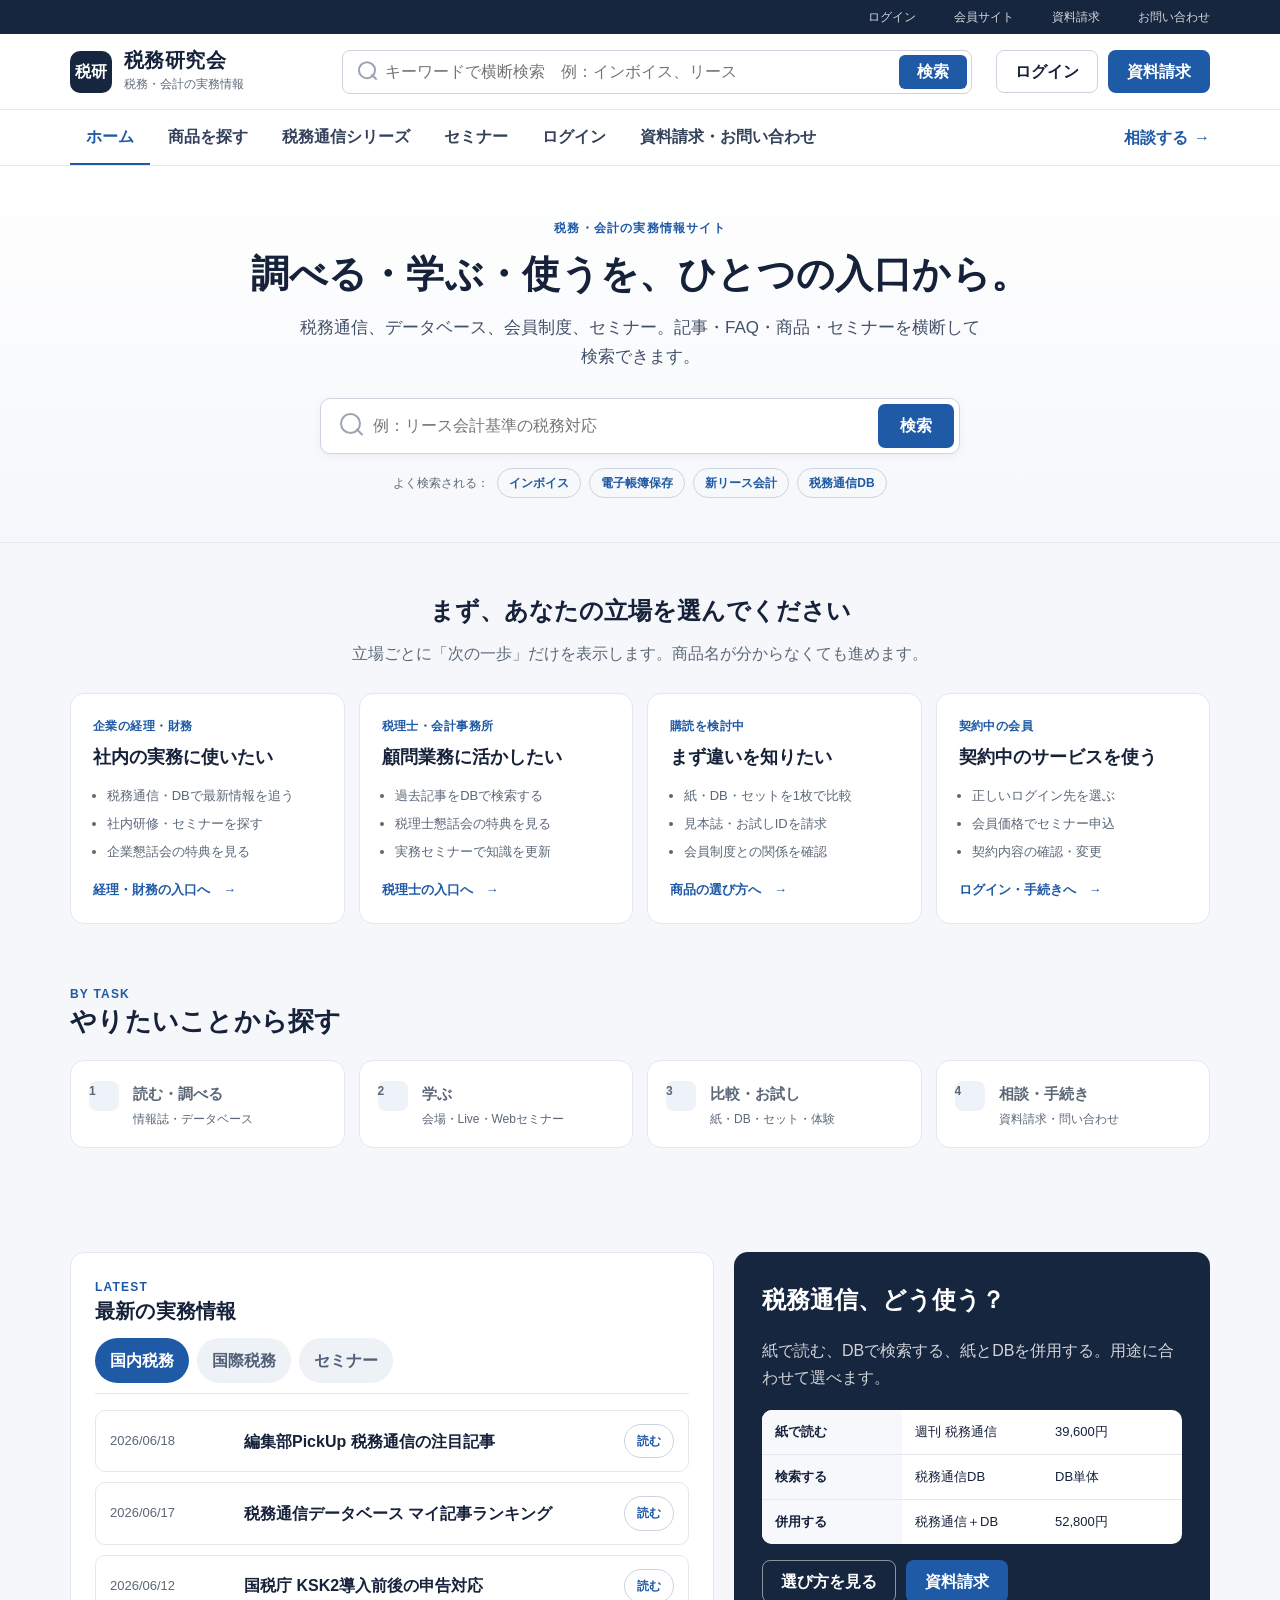
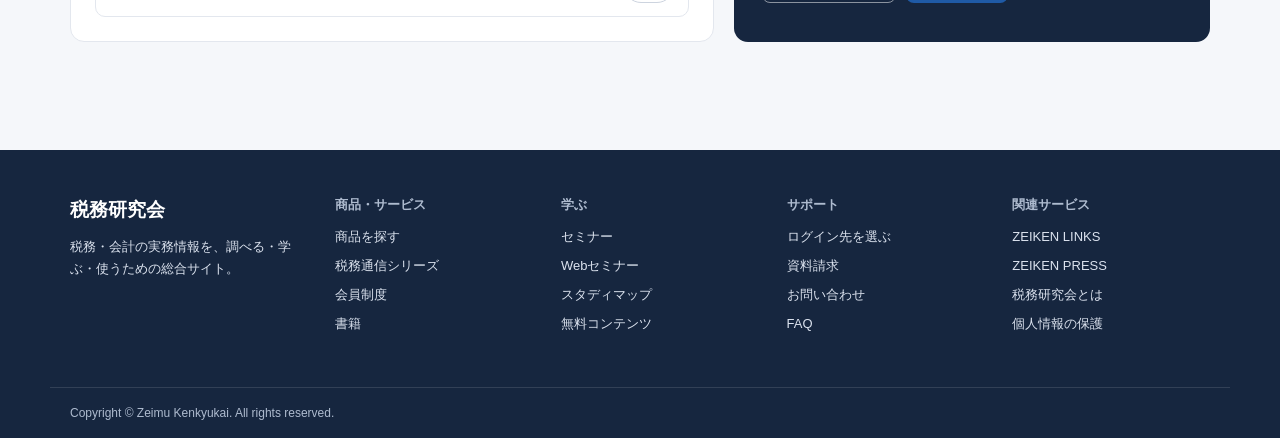
==== index.html @ beab059f "Add files via upload" ====
<!doctype html>
<html lang="ja">
<head>
<meta charset="utf-8">
<meta name="viewport" content="width=device-width,initial-scale=1">
<title>税務研究会</title>
<link rel="stylesheet" href="styles.css">
</head>
<body>
<a href="#main" class="skip">メインコンテンツへ移動</a>
<div class="utility"><div class="utility-inner"><a href="login.html">ログイン</a><a href="login.html">会員サイト</a><a href="contact.html">資料請求</a><a href="contact.html">お問い合わせ</a></div></div>
<header class="site-header">
  <div class="header-main">
    <a class="logo" href="index.html" aria-label="税務研究会 ホーム">
      <div class="logo-mark">税研</div>
      <div class="logo-text"><strong>税務研究会</strong><span>税務・会計の実務情報</span></div>
    </a>
    <form class="header-search" action="search.html"><input type="search" placeholder="キーワードで横断検索　例：インボイス、リース"><button class="search-submit">検索</button></form>
    <div class="header-actions"><a class="btn btn-secondary" href="login.html">ログイン</a><a class="btn btn-primary" href="contact.html">資料請求</a></div>
  </div>
  <nav class="navbar" aria-label="グローバルナビゲーション"><div class="nav-inner"><button class="mobile-menu" aria-controls="nav-links" aria-expanded="false">メニュー</button><div class="nav-links" id="nav-links"><a class="nav-link active" href="index.html">ホーム</a><a class="nav-link " href="products.html">商品を探す</a><a class="nav-link " href="zeimu-tsushin.html">税務通信シリーズ</a><a class="nav-link " href="seminars.html">セミナー</a><a class="nav-link " href="login.html">ログイン</a><a class="nav-link " href="contact.html">資料請求・お問い合わせ</a></div><a class="btn-text" href="contact.html">相談する</a></div></nav>
</header>
<main id="main">
<section class="hero">
  <div class="hero-inner">
    <div class="eyebrow">税務・会計の実務情報サイト</div>
    <h1>調べる・学ぶ・使うを、ひとつの入口から。</h1>
    <p class="lead">税務通信、データベース、会員制度、セミナー。記事・FAQ・商品・セミナーを横断して検索できます。</p>
    <form class="hero-search" action="search.html"><input type="search" placeholder="例：リース会計基準の税務対応"><button>検索</button></form>
    <div class="hero-tags"><span>よく検索される：</span><a href="search.html">インボイス</a><a href="search.html">電子帳簿保存</a><a href="search.html">新リース会計</a><a href="search.html">税務通信DB</a></div>
  </div>
</section>

<section class="audience"><div class="container">
  <div class="audience-head"><h2>まず、あなたの立場を選んでください</h2><p>立場ごとに「次の一歩」だけを表示します。商品名が分からなくても進めます。</p></div>
  <div class="audience-grid">
    <a class="aud-card" href="products.html"><div class="role">企業の経理・財務</div><h3>社内の実務に使いたい</h3><ul><li>税務通信・DBで最新情報を追う</li><li>社内研修・セミナーを探す</li><li>企業懇話会の特典を見る</li></ul><span class="aud-go">経理・財務の入口へ</span></a>
    <a class="aud-card" href="products.html"><div class="role">税理士・会計事務所</div><h3>顧問業務に活かしたい</h3><ul><li>過去記事をDBで検索する</li><li>税理士懇話会の特典を見る</li><li>実務セミナーで知識を更新</li></ul><span class="aud-go">税理士の入口へ</span></a>
    <a class="aud-card" href="zeimu-tsushin.html"><div class="role">購読を検討中</div><h3>まず違いを知りたい</h3><ul><li>紙・DB・セットを1枚で比較</li><li>見本誌・お試しIDを請求</li><li>会員制度との関係を確認</li></ul><span class="aud-go">商品の選び方へ</span></a>
    <a class="aud-card" href="login.html"><div class="role">契約中の会員</div><h3>契約中のサービスを使う</h3><ul><li>正しいログイン先を選ぶ</li><li>会員価格でセミナー申込</li><li>契約内容の確認・変更</li></ul><span class="aud-go">ログイン・手続きへ</span></a>
  </div>
</div></section>

<section class="section"><div class="container">
  <div class="section-title"><div><div class="eyebrow">By task</div><h2>やりたいことから探す</h2></div></div>
  <div class="purpose-row">
    <a class="purpose-link" href="products.html"><span class="purpose-num">1</span><span><strong>読む・調べる</strong><span>情報誌・データベース</span></span></a>
    <a class="purpose-link" href="seminars.html"><span class="purpose-num">2</span><span><strong>学ぶ</strong><span>会場・Live・Webセミナー</span></span></a>
    <a class="purpose-link" href="zeimu-tsushin.html"><span class="purpose-num">3</span><span><strong>比較・お試し</strong><span>紙・DB・セット・体験</span></span></a>
    <a class="purpose-link" href="contact.html"><span class="purpose-num">4</span><span><strong>相談・手続き</strong><span>資料請求・問い合わせ</span></span></a>
  </div>
</div></section>

<section class="section"><div class="container feature-grid">
  <div class="panel">
    <div class="section-title" style="margin-bottom:14px"><div><div class="eyebrow">Latest</div><h2 style="font-size:20px">最新の実務情報</h2></div></div>
    <div class="tabs" data-tabs><button class="tab active" data-tab="news-tax">国内税務</button><button class="tab" data-tab="news-intl">国際税務</button><button class="tab" data-tab="news-seminar">セミナー</button></div>
    <div class="tab-content active" id="news-tax"><div class="news-list"><a class="news-item"><span class="date">2026/06/18</span><span class="news-title">編集部PickUp 税務通信の注目記事</span><span class="pill-link">読む</span></a><a class="news-item"><span class="date">2026/06/17</span><span class="news-title">税務通信データベース マイ記事ランキング</span><span class="pill-link">読む</span></a><a class="news-item"><span class="date">2026/06/12</span><span class="news-title">国税庁 KSK2導入前後の申告対応</span><span class="pill-link">読む</span></a></div></div>
    <div class="tab-content" id="news-intl"><div class="news-list"><a class="news-item"><span class="date">2026/06/17</span><span class="news-title">月刊「国際税務」5月号の注目テーマ</span><span class="pill-link">読む</span></a><a class="news-item"><span class="date">2026/06/12</span><span class="news-title">グローバル・ミニマム課税のGIR記載実務</span><span class="pill-link">読む</span></a></div></div>
    <div class="tab-content" id="news-seminar"><div class="news-list"><a class="news-item" href="seminars.html"><span class="date">Live配信</span><span class="news-title">新リース会計基準 実務対応セミナー</span><span class="pill-link">詳細</span></a><a class="news-item" href="seminars.html"><span class="date">会場</span><span class="news-title">経理業務の入門講座</span><span class="pill-link">詳細</span></a></div></div>
  </div>
  <div class="compare-card">
    <h2>税務通信、どう使う？</h2>
    <p>紙で読む、DBで検索する、紙とDBを併用する。用途に合わせて選べます。</p>
    <div class="mini-table"><div class="mini-row"><span>紙で読む</span><span>週刊 税務通信</span><span>39,600円</span></div><div class="mini-row"><span>検索する</span><span>税務通信DB</span><span>DB単体</span></div><div class="mini-row"><span>併用する</span><span>税務通信＋DB</span><span>52,800円</span></div></div>
    <div class="inline-actions"><a class="btn btn-ghost" href="zeimu-tsushin.html">選び方を見る</a><a class="btn btn-primary" href="contact.html">資料請求</a></div>
  </div>
</div></section>
</main>
<footer class="site-footer">
  <div class="footer-inner">
    <div><div class="footer-title">税務研究会</div><p style="color:#dbe2ee;margin:0;font-size:13px">税務・会計の実務情報を、調べる・学ぶ・使うための総合サイト。</p></div>
    <div class="footer-col"><h3>商品・サービス</h3><a href="products.html">商品を探す</a><a href="zeimu-tsushin.html">税務通信シリーズ</a><a href="products.html#members">会員制度</a><a href="#">書籍</a></div>
    <div class="footer-col"><h3>学ぶ</h3><a href="seminars.html">セミナー</a><a href="seminars.html">Webセミナー</a><a href="#">スタディマップ</a><a href="#">無料コンテンツ</a></div>
    <div class="footer-col"><h3>サポート</h3><a href="login.html">ログイン先を選ぶ</a><a href="contact.html">資料請求</a><a href="contact.html">お問い合わせ</a><a href="#">FAQ</a></div>
    <div class="footer-col"><h3>関連サービス</h3><a href="#">ZEIKEN LINKS</a><a href="#">ZEIKEN PRESS</a><a href="#">税務研究会とは</a><a href="#">個人情報の保護</a></div>
  </div>
  <div class="footer-bottom">Copyright © Zeimu Kenkyukai. All rights reserved.</div>
</footer>
<script src="script.js"></script>
</body></html>
---- styles.css ----
:root{
  /* 基本は青＋モノクロ寄り。赤は廃止 */
  --ink:#16213a;
  --muted:#5c6878;
  --line:#e3e7ee;
  --line-strong:#cdd4df;
  --bg:#f5f7fa;
  --panel:#ffffff;
  --navy:#16263f;
  --blue:#1f5aa6;
  --blue-dark:#163f74;
  --blue-soft:#eef3fa;
  --ok:#3f7a63;
  --warn:#8a6d1f;
  --shadow:0 10px 30px rgba(22,38,63,.07);
  --shadow-sm:0 2px 10px rgba(22,38,63,.05);
  --radius:14px;
  --radius-sm:10px;
  --max:1180px;
  --red:var(--blue);
  --red-dark:var(--blue-dark);
  --red-soft:var(--blue-soft);
  --green:var(--ok);
  --gold:var(--warn);
}
*{box-sizing:border-box}
html{scroll-behavior:smooth}
body{margin:0;font-family:-apple-system,BlinkMacSystemFont,"Hiragino Kaku Gothic ProN","Yu Gothic",Meiryo,sans-serif;color:var(--ink);background:var(--bg);line-height:1.7;-webkit-font-smoothing:antialiased}
a{color:inherit;text-decoration:none}
button,input,select,textarea{font:inherit}
img{max-width:100%}
.skip{position:absolute;left:-999px;top:auto;width:1px;height:1px;overflow:hidden}
.skip:focus{left:16px;top:16px;width:auto;height:auto;z-index:99;background:#fff;padding:10px 14px;border-radius:8px;border:2px solid var(--blue)}
:focus-visible{outline:2px solid var(--blue);outline-offset:2px}
.utility{background:var(--navy);color:#fff;font-size:12px}
.utility-inner{max-width:var(--max);margin:0 auto;display:flex;justify-content:flex-end;gap:20px;padding:7px 20px;align-items:center}
.utility a{opacity:.82;margin-left:18px}
.utility a:hover{opacity:1;text-decoration:underline}
.site-header{background:rgba(255,255,255,.98);position:sticky;top:0;z-index:50;border-bottom:1px solid var(--line)}
.header-main{max-width:var(--max);margin:0 auto;display:grid;grid-template-columns:248px 1fr auto;gap:24px;align-items:center;padding:14px 20px}
.logo{display:flex;align-items:center;gap:12px}
.logo-mark{width:42px;height:42px;border-radius:10px;background:var(--navy);display:grid;place-items:center;color:#fff;font-weight:700;letter-spacing:.02em}
.logo-text strong{display:block;font-size:20px;letter-spacing:.02em;line-height:1.2}
.logo-text span{display:block;color:var(--muted);font-size:12px;margin-top:2px}
.header-search{position:relative}
.header-search input{width:100%;height:44px;border:1px solid var(--line-strong);border-radius:8px;padding:0 104px 0 42px;background:#fff}
.header-search input:hover{border-color:var(--blue)}
.header-search:before{content:"";position:absolute;left:16px;top:50%;width:14px;height:14px;border:2px solid #9aa4b3;border-radius:50%;transform:translateY(-60%)}
.header-search:after{content:"";position:absolute;left:28px;top:26px;width:8px;height:2px;background:#9aa4b3;transform:rotate(45deg);border-radius:2px}
.search-submit{position:absolute;right:5px;top:5px;border:0;background:var(--blue);color:#fff;border-radius:6px;height:34px;padding:0 18px;cursor:pointer;font-weight:700}
.search-submit:hover{background:var(--blue-dark)}
.header-actions{display:flex;gap:10px}
.btn{display:inline-flex;align-items:center;justify-content:center;gap:8px;border-radius:8px;padding:11px 18px;border:1px solid transparent;font-weight:700;line-height:1.2;cursor:pointer;white-space:nowrap;transition:.15s}
.btn-primary{background:var(--blue);color:#fff}
.btn-primary:hover{background:var(--blue-dark)}
.btn-secondary{background:#fff;border-color:var(--line-strong);color:var(--ink)}
.btn-secondary:hover{border-color:var(--blue);color:var(--blue)}
.btn-ghost{background:transparent;border-color:rgba(255,255,255,.5);color:#fff}
.btn-ghost:hover{background:rgba(255,255,255,.12)}
.btn-text{display:inline-flex;align-items:center;gap:6px;color:var(--blue);font-weight:700}
.btn-text:after{content:"→"}
.navbar{border-top:1px solid var(--line)}
.nav-inner{max-width:var(--max);margin:0 auto;display:flex;justify-content:space-between;align-items:center;padding:0 20px}
.nav-links{display:flex;gap:2px}
.nav-link{padding:13px 16px;font-weight:700;color:#33415a;border-bottom:2px solid transparent}
.nav-link:hover,.nav-link.active{color:var(--blue);border-color:var(--blue)}
.mobile-menu{display:none;border:1px solid var(--line-strong);background:#fff;border-radius:8px;padding:9px 12px}
main{min-height:70vh}
.container{max-width:var(--max);margin:0 auto;padding:0 20px}
.section{padding:52px 0}
.section-tight{padding:30px 0}
.section-title{display:flex;align-items:flex-end;justify-content:space-between;gap:24px;margin-bottom:22px}
.section-title h2{font-size:26px;line-height:1.3;margin:0;letter-spacing:.01em}
.section-title p{margin:6px 0 0;color:var(--muted)}
.eyebrow{font-size:12px;color:var(--blue);font-weight:800;letter-spacing:.1em;text-transform:uppercase}
.hero{background:linear-gradient(180deg,#fff 0%,var(--bg) 100%);border-bottom:1px solid var(--line)}
.hero-inner{max-width:var(--max);margin:0 auto;padding:52px 20px 44px;text-align:center}
.hero .eyebrow{display:block;margin-bottom:12px}
.hero h1{font-size:38px;line-height:1.3;margin:0 0 14px;letter-spacing:.01em}
.hero p.lead{font-size:17px;color:#43506a;margin:0 auto 26px;max-width:680px}
.hero-search{max-width:640px;margin:0 auto;position:relative}
.hero-search input{width:100%;height:56px;border:1px solid var(--line-strong);border-radius:10px;padding:0 130px 0 52px;background:#fff;font-size:16px;box-shadow:var(--shadow-sm)}
.hero-search input:hover,.hero-search input:focus{border-color:var(--blue)}
.hero-search:before{content:"";position:absolute;left:20px;top:50%;width:17px;height:17px;border:2px solid #9aa4b3;border-radius:50%;transform:translateY(-62%)}
.hero-search:after{content:"";position:absolute;left:35px;top:33px;width:9px;height:2px;background:#9aa4b3;transform:rotate(45deg);border-radius:2px}
.hero-search button{position:absolute;right:6px;top:6px;height:44px;border:0;background:var(--blue);color:#fff;border-radius:7px;padding:0 22px;font-weight:700;cursor:pointer}
.hero-search button:hover{background:var(--blue-dark)}
.hero-tags{display:flex;gap:8px;flex-wrap:wrap;justify-content:center;margin-top:14px;align-items:center}
.hero-tags span{font-size:12px;color:var(--muted)}
.hero-tags a{font-size:12px;color:var(--blue);font-weight:700;border:1px solid var(--line-strong);border-radius:999px;padding:4px 11px}
.hero-tags a:hover{border-color:var(--blue);background:var(--blue-soft)}
.audience{padding:48px 0 8px}
.audience-head{text-align:center;max-width:680px;margin:0 auto 26px}
.audience-head h2{font-size:24px;margin:0 0 8px}
.audience-head p{color:var(--muted);margin:0}
.audience-grid{display:grid;grid-template-columns:repeat(4,1fr);gap:14px}
.aud-card{display:flex;flex-direction:column;background:#fff;border:1px solid var(--line);border-radius:var(--radius);padding:22px;transition:.15s}
.aud-card:hover{border-color:var(--blue);box-shadow:var(--shadow);transform:translateY(-2px)}
.aud-card .role{font-size:12px;font-weight:800;color:var(--blue);letter-spacing:.04em}
.aud-card h3{font-size:18px;margin:6px 0 12px}
.aud-card ul{margin:0 0 16px;padding-left:1.05em;color:var(--muted);font-size:13px;display:grid;gap:6px;flex:1}
.aud-card .aud-go{color:var(--blue);font-weight:800;font-size:13px;margin-top:auto}
.aud-card .aud-go:after{content:"　→"}
.cards{display:grid;grid-template-columns:repeat(3,1fr);gap:16px}
.cards-4{grid-template-columns:repeat(4,1fr)}
.card{background:#fff;border:1px solid var(--line);border-radius:var(--radius);padding:22px;transition:.15s}
.card:hover{border-color:var(--line-strong);box-shadow:var(--shadow-sm)}
.card h3{margin:0 0 8px;font-size:18px;line-height:1.4}
.card p{margin:0;color:var(--muted);font-size:14px}
.card .meta{margin-top:14px;display:flex;gap:8px;flex-wrap:wrap}
.tag{display:inline-flex;align-items:center;border-radius:6px;background:#eef1f5;color:#48566b;padding:4px 9px;font-size:12px;font-weight:700}
.tag-red,.tag-blue{background:var(--blue-soft);color:var(--blue-dark)}
.tag-green{background:#eef2f0;color:var(--ok)}
.purpose-row{display:grid;grid-template-columns:repeat(4,1fr);gap:14px}
.purpose-link{display:flex;gap:14px;align-items:flex-start;background:#fff;border:1px solid var(--line);border-radius:var(--radius);padding:18px}
.purpose-link:hover{border-color:var(--blue)}
.purpose-num{width:30px;height:30px;border-radius:8px;background:var(--blue-soft);color:var(--blue);display:grid;place-items:center;font-weight:800;flex:0 0 30px}
.purpose-link strong{display:block;font-size:15px}
.purpose-link span{display:block;color:var(--muted);font-size:12px;margin-top:2px}
.feature-grid{display:grid;grid-template-columns:1.15fr .85fr;gap:20px}
.panel{background:#fff;border:1px solid var(--line);border-radius:var(--radius);padding:24px}
.tabs{display:flex;gap:8px;border-bottom:1px solid var(--line);padding-bottom:10px;margin-bottom:16px;overflow-x:auto}
.tab{border:1px solid transparent;background:#eef1f5;border-radius:999px;padding:8px 14px;font-weight:700;color:#52617a;white-space:nowrap;cursor:pointer}
.tab.active{background:var(--blue);color:#fff}
.tab-content{display:none}
.tab-content.active{display:block}
.news-list{display:grid;gap:10px}
.news-item{display:grid;grid-template-columns:118px 1fr auto;gap:16px;align-items:center;padding:13px 14px;border:1px solid var(--line);border-radius:10px;background:#fff}
.news-item:hover{border-color:var(--line-strong)}
.date{color:var(--muted);font-size:13px}
.news-title{font-weight:600}
.pill-link{border:1px solid var(--line-strong);border-radius:999px;padding:6px 12px;font-size:12px;color:var(--blue);font-weight:700}
.product-strip{background:#fff;border-top:1px solid var(--line);border-bottom:1px solid var(--line)}
.product-row{display:grid;grid-template-columns:repeat(4,1fr);gap:1px;background:var(--line);border-radius:var(--radius);overflow:hidden}
.product-cell{background:#fff;padding:20px}
.product-cell small{display:block;color:var(--blue);font-weight:800;margin-bottom:6px}
.product-cell h3{margin:0 0 6px;font-size:17px}
.product-cell p{margin:0;color:var(--muted);font-size:14px}
.compare-card{background:var(--navy);color:#fff;border-radius:var(--radius);padding:28px}
.compare-card h2{font-size:24px;margin:0 0 10px}
.compare-card p{color:rgba(255,255,255,.8)}
.compare-card .mini-table{background:#fff;color:var(--ink);border-radius:10px;overflow:hidden;margin-top:18px}
.mini-row{display:grid;grid-template-columns:1fr 1fr 1fr;border-bottom:1px solid var(--line)}
.mini-row:last-child{border-bottom:0}
.mini-row span{padding:11px 13px;font-size:13px}
.mini-row span:first-child{font-weight:800;background:#f6f8fb}
.page-hero{background:#fff;border-bottom:1px solid var(--line)}
.page-hero-inner{max-width:var(--max);margin:0 auto;padding:40px 20px}
.breadcrumb{font-size:13px;color:var(--muted);margin-bottom:12px}
.page-hero h1{font-size:32px;line-height:1.25;margin:0 0 12px;letter-spacing:.01em}
.page-hero p{font-size:16px;color:#4b5870;margin:0;max-width:780px}
.toolbar{background:#fff;border:1px solid var(--line);border-radius:var(--radius);padding:14px;display:flex;gap:12px;flex-wrap:wrap;align-items:center;margin-top:22px}
.toolbar input,.toolbar select{border:1px solid var(--line-strong);border-radius:8px;padding:10px 12px;background:#fff;min-width:180px}
.filter-chips{display:flex;gap:8px;flex-wrap:wrap}
.filter-chip{border:1px solid var(--line-strong);background:#fff;border-radius:999px;padding:7px 13px;font-weight:700;cursor:pointer}
.filter-chip.active{background:var(--blue);border-color:var(--blue);color:#fff}
.table-wrap{overflow-x:auto;border:1px solid var(--line);border-radius:var(--radius);background:#fff}
.compare-table{width:100%;border-collapse:collapse;min-width:940px}
.compare-table th,.compare-table td{border-bottom:1px solid var(--line);border-right:1px solid var(--line);padding:15px 16px;vertical-align:top}
.compare-table th:last-child,.compare-table td:last-child{border-right:0}
.compare-table thead th{background:#f6f8fb;font-size:14px;text-align:left}
.compare-table tbody th{background:#fafbfd;width:170px;color:var(--navy);text-align:left}
.check{color:var(--ok);font-weight:800}
.dash{color:#aab2c0}
.price{font-size:21px;font-weight:800;color:var(--ink)}
.price small{font-size:13px;color:var(--muted);font-weight:600}
.recommend{display:grid;grid-template-columns:repeat(3,1fr);gap:16px}
.recommend .card{border-top:3px solid var(--blue)}
.steps{display:grid;grid-template-columns:repeat(4,1fr);gap:14px;counter-reset:step}
.step{background:#fff;border:1px solid var(--line);border-radius:var(--radius);padding:18px;position:relative}
.step:before{counter-increment:step;content:counter(step);display:grid;place-items:center;width:28px;height:28px;border-radius:8px;background:var(--blue-soft);color:var(--blue);font-weight:800;margin-bottom:12px}
.step strong{display:block;margin-bottom:4px}
.step p{margin:0;color:var(--muted);font-size:13px}
.seminar-layout{display:grid;grid-template-columns:270px 1fr;gap:22px}
.side-filter{background:#fff;border:1px solid var(--line);border-radius:var(--radius);padding:20px;align-self:start;position:sticky;top:140px}
.side-filter h3{margin:0 0 16px}
.filter-group{margin-bottom:16px}
.filter-group label{display:block;font-weight:800;font-size:13px;margin-bottom:7px}
.filter-group select,.filter-group input{width:100%;border:1px solid var(--line-strong);border-radius:8px;padding:10px;background:#fff}
.seminar-card{display:grid;grid-template-columns:1fr 210px;gap:18px;background:#fff;border:1px solid var(--line);border-radius:var(--radius);padding:22px;margin-bottom:14px}
.seminar-card h3{font-size:19px;margin:6px 0 8px}
.seminar-meta{display:flex;gap:8px;flex-wrap:wrap;margin-bottom:8px}
.seminar-price{background:#f6f8fb;border:1px solid var(--line);border-radius:10px;padding:16px;text-align:center}
.seminar-price .regular{color:var(--muted);font-size:13px}
.seminar-price .member{color:var(--blue);font-weight:800;font-size:18px;margin:4px 0 12px}
.login-grid{display:grid;grid-template-columns:repeat(2,1fr);gap:16px}
.login-card{background:#fff;border:1px solid var(--line);border-radius:var(--radius);padding:22px;display:grid;grid-template-columns:50px 1fr;gap:16px}
.login-card:hover{border-color:var(--blue)}
.login-badge{width:50px;height:50px;border-radius:12px;background:var(--blue-soft);color:var(--blue);display:grid;place-items:center;font-weight:800}
.login-card h3{margin:0 0 4px}
.login-card ul{margin:10px 0 0;padding-left:1.1em;color:var(--muted);font-size:14px}
.route-finder{background:#fff;border:1px solid var(--line);border-radius:var(--radius);padding:24px}
.route-options{display:grid;grid-template-columns:repeat(3,1fr);gap:12px}
.route-option{border:1px solid var(--line-strong);border-radius:10px;padding:16px;background:#fff;text-align:left;cursor:pointer}
.route-option.active{border-color:var(--blue);background:var(--blue-soft)}
.route-result{margin-top:18px;border-radius:10px;background:#f6f8fb;border:1px solid var(--line);padding:18px}
.form-shell{display:grid;grid-template-columns:290px 1fr;gap:22px}
.purpose-list{background:#fff;border:1px solid var(--line);border-radius:var(--radius);padding:10px}
.purpose-btn{display:block;width:100%;border:0;background:#fff;text-align:left;padding:13px 14px;border-radius:8px;font-weight:800;color:#33415a;cursor:pointer}
.purpose-btn span{display:block;color:var(--muted);font-weight:500;font-size:12px;margin-top:2px}
.purpose-btn.active,.purpose-btn:hover{background:var(--blue-soft);color:var(--blue)}
.form-card{background:#fff;border:1px solid var(--line);border-radius:var(--radius);padding:24px}
.field-grid{display:grid;grid-template-columns:1fr 1fr;gap:16px}
.field{display:grid;gap:7px}
.field label{font-weight:800;font-size:13px}
.field input,.field select,.field textarea{border:1px solid var(--line-strong);border-radius:8px;padding:11px;background:#fff}
.field textarea{min-height:108px;resize:vertical}
.full{grid-column:1/-1}
.faq-strip{display:grid;grid-template-columns:repeat(3,1fr);gap:12px;margin-top:18px}
.faq-link{background:#f6f8fb;border:1px solid var(--line);border-radius:10px;padding:13px;font-weight:700}
.faq-link:hover{border-color:var(--blue);color:var(--blue)}
.site-footer{background:var(--navy);color:#fff;margin-top:56px}
.footer-inner{max-width:var(--max);margin:0 auto;padding:44px 20px;display:grid;grid-template-columns:1.2fr repeat(4,1fr);gap:28px}
.footer-title{font-size:19px;font-weight:800;margin-bottom:10px}
.footer-col h3{font-size:13px;margin:0 0 10px;color:#aebbcf}
.footer-col a{display:block;color:#dbe2ee;font-size:13px;margin:7px 0}
.footer-col a:hover{color:#fff;text-decoration:underline}
.footer-bottom{border-top:1px solid rgba(255,255,255,.12);padding:15px 20px;max-width:var(--max);margin:0 auto;color:#aebbcf;font-size:12px}
.notice{border-left:3px solid var(--blue);background:var(--blue-soft);border-radius:0 10px 10px 0;padding:15px 18px;color:#214b78}
.inline-actions{display:flex;gap:10px;flex-wrap:wrap;margin-top:16px}
.empty-state{border:1px dashed var(--line-strong);background:#fff;border-radius:var(--radius);padding:24px;text-align:center;color:var(--muted)}
.state-cta{display:grid;grid-template-columns:repeat(4,1fr);gap:14px}
.state-card{border:1px solid var(--line);border-radius:var(--radius);padding:18px;background:#fff;display:flex;flex-direction:column}
.state-card .state-label{font-size:12px;font-weight:800;color:var(--muted);letter-spacing:.04em}
.state-card h3{font-size:16px;margin:6px 0 6px}
.state-card p{margin:0 0 14px;color:var(--muted);font-size:13px;flex:1}
.state-card.is-primary{border:2px solid var(--blue);background:var(--blue-soft)}
.state-card .btn{width:100%}
.cart-mock{background:#fff;border:1px solid var(--line);border-radius:var(--radius);padding:22px;box-shadow:var(--shadow-sm)}
.cart-mock h3{margin:0 0 14px;font-size:19px}
.cart-line{display:flex;justify-content:space-between;align-items:center;padding:12px 0;border-bottom:1px solid var(--line)}
.cart-line:last-of-type{border-bottom:0}
.cart-line .ttl{font-weight:600}
.cart-line .amt{font-weight:800;white-space:nowrap}
.cart-line .amt.was{color:var(--muted);text-decoration:line-through;font-weight:600;margin-right:8px}
.member-alert{display:flex;gap:12px;align-items:flex-start;background:var(--blue-soft);border:1px solid #cfe0f3;border-left:3px solid var(--blue);border-radius:0 10px 10px 0;padding:14px 16px;margin:14px 0}
.member-alert .mark{flex:0 0 22px;width:22px;height:22px;border-radius:50%;background:var(--blue);color:#fff;display:grid;place-items:center;font-weight:800;font-size:13px}
.member-alert strong{display:block;color:var(--blue-dark)}
.member-alert p{margin:2px 0 0;color:#3a5a82;font-size:13px}
.member-applied{display:none;gap:12px;align-items:flex-start;background:#eef3f0;border:1px solid #cfe0d7;border-left:3px solid var(--ok);border-radius:0 10px 10px 0;padding:14px 16px;margin:14px 0}
.member-applied.show{display:flex}
.member-alert.hide{display:none}
.member-applied .mark{flex:0 0 22px;width:22px;height:22px;border-radius:50%;background:var(--ok);color:#fff;display:grid;place-items:center;font-weight:800;font-size:13px}
.member-applied strong{display:block;color:#2c5848}
.member-applied p{margin:2px 0 0;color:#356354;font-size:13px}
.cart-total{display:flex;justify-content:space-between;align-items:center;margin-top:8px;padding-top:14px;border-top:2px solid var(--ink)}
.cart-total .num{font-size:22px;font-weight:800;color:var(--blue)}
.freshness{display:flex;flex-wrap:wrap;gap:8px 22px;align-items:center;color:var(--muted);font-size:13px;margin-top:16px}
.freshness .fr{display:flex;gap:7px;align-items:center}
.freshness .fr b{color:var(--ink);font-weight:700}
.req-table{width:100%;border-collapse:collapse;background:#fff;min-width:880px}
.req-table th,.req-table td{border-bottom:1px solid var(--line);border-right:1px solid var(--line);padding:14px 16px;vertical-align:top;text-align:left;font-size:14px}
.req-table th:last-child,.req-table td:last-child{border-right:0}
.req-table thead th{background:#f6f8fb;font-size:13px}
.req-table td .no{font-weight:800;color:var(--blue)}
.status{display:inline-block;border-radius:6px;padding:3px 9px;font-size:12px;font-weight:800;white-space:nowrap}
.status.done{background:#eef3f0;color:var(--ok)}
.status.add{background:var(--blue-soft);color:var(--blue-dark)}
.status.ops{background:#f1eee6;color:var(--warn)}
.legend{display:flex;gap:14px;flex-wrap:wrap;margin:0 0 18px;font-size:13px;color:var(--muted)}
.legend span{display:inline-flex;align-items:center;gap:7px}
.note-callout{background:#f1eee6;border:1px solid #e3dcc8;border-radius:10px;padding:14px 18px;color:#5c4d24;font-size:14px;margin-bottom:20px}
.internal-banner{background:var(--navy);color:#fff;text-align:center;font-size:13px;padding:8px 20px;font-weight:700}
@media (max-width:1024px){
  .header-main{grid-template-columns:1fr;gap:12px}
  .header-actions{justify-content:flex-start}
  .audience-grid,.cards,.cards-4,.recommend,.login-grid,.purpose-row,.state-cta{grid-template-columns:1fr 1fr}
  .feature-grid,.seminar-layout,.form-shell{grid-template-columns:1fr}
  .side-filter{position:static}
  .footer-inner{grid-template-columns:1fr 1fr}
}
@media (max-width:720px){
  .utility-inner{display:none}
  .mobile-menu{display:block}
  .nav-links{display:none;position:absolute;left:0;right:0;top:100%;background:#fff;border-top:1px solid var(--line);box-shadow:var(--shadow);padding:10px 20px;flex-direction:column}
  .nav-links.open{display:flex}
  .nav-inner{padding:10px 20px}
  .nav-link{padding:10px}
  .hero h1{font-size:28px}.page-hero h1{font-size:26px}
  .hero-search input{padding-right:96px}.hero-search button{padding:0 14px}
  .audience-grid,.cards,.cards-4,.product-row,.recommend,.login-grid,.route-options,.field-grid,.faq-strip,.purpose-row,.state-cta{grid-template-columns:1fr}
  .news-item{grid-template-columns:1fr}
  .seminar-card{grid-template-columns:1fr}
  .footer-inner{grid-template-columns:1fr 1fr}
  .header-search input{padding-right:84px}
  .section-title{display:block}
}
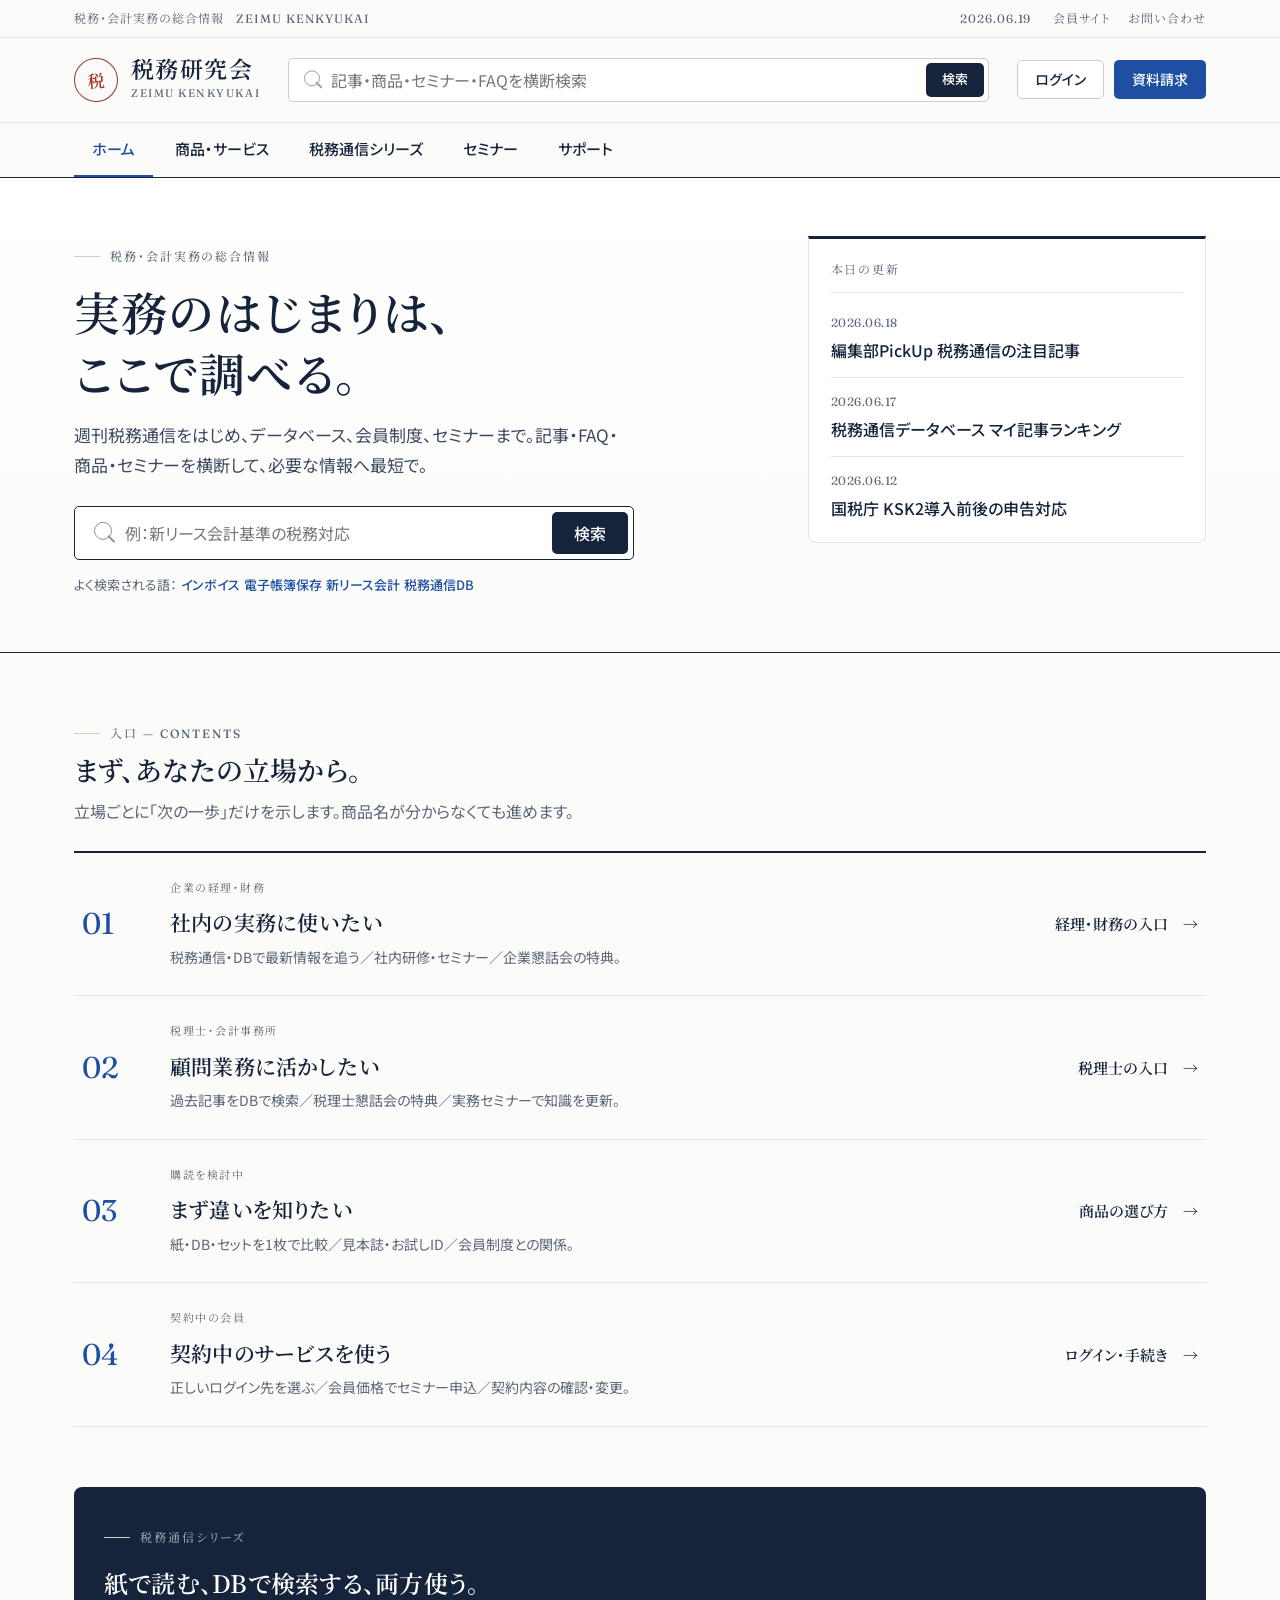
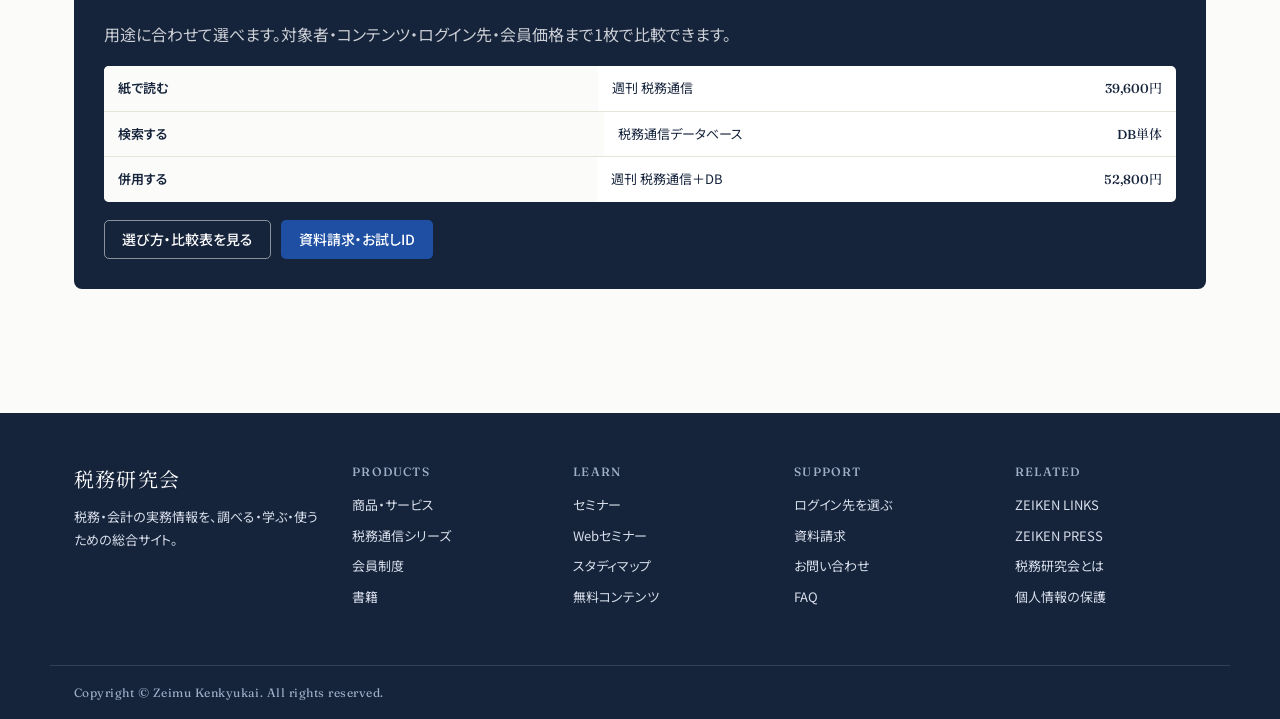
==== commit c383f05d: "Add files via upload" ====
--- a/index.html
+++ b/index.html
@@ -4,76 +4,68 @@
 <meta charset="utf-8">
 <meta name="viewport" content="width=device-width,initial-scale=1">
 <title>税務研究会</title>
+<link rel="preconnect" href="https://fonts.googleapis.com">
+<link rel="preconnect" href="https://fonts.gstatic.com" crossorigin>
+<link href="https://fonts.googleapis.com/css2?family=Fraunces:opsz,wght@9..144,400;9..144,500;9..144,600&family=Noto+Sans+JP:wght@400;500;600&family=Noto+Serif+JP:wght@500;600&display=swap" rel="stylesheet">
 <link rel="stylesheet" href="styles.css">
 </head>
 <body>
 <a href="#main" class="skip">メインコンテンツへ移動</a>
-<div class="utility"><div class="utility-inner"><a href="login.html">ログイン</a><a href="login.html">会員サイト</a><a href="contact.html">資料請求</a><a href="contact.html">お問い合わせ</a></div></div>
+<div class="dateline"><div class="dateline-inner"><div>税務・会計実務の総合情報　ZEIMU KENKYUKAI</div><div>2026.06.19 <a href="login.html">会員サイト</a><a href="contact.html">お問い合わせ</a></div></div></div>
 <header class="site-header">
   <div class="header-main">
-    <a class="logo" href="index.html" aria-label="税務研究会 ホーム">
-      <div class="logo-mark">税研</div>
-      <div class="logo-text"><strong>税務研究会</strong><span>税務・会計の実務情報</span></div>
-    </a>
-    <form class="header-search" action="search.html"><input type="search" placeholder="キーワードで横断検索　例：インボイス、リース"><button class="search-submit">検索</button></form>
+    <a class="logo" href="index.html" aria-label="税務研究会 ホーム"><div class="logo-mark">税</div><div class="logo-text"><strong>税務研究会</strong><span>ZEIMU KENKYUKAI</span></div></a>
+    <form class="header-search" action="search.html"><input type="search" placeholder="記事・商品・セミナー・FAQを横断検索"><button class="search-submit">検索</button></form>
     <div class="header-actions"><a class="btn btn-secondary" href="login.html">ログイン</a><a class="btn btn-primary" href="contact.html">資料請求</a></div>
   </div>
-  <nav class="navbar" aria-label="グローバルナビゲーション"><div class="nav-inner"><button class="mobile-menu" aria-controls="nav-links" aria-expanded="false">メニュー</button><div class="nav-links" id="nav-links"><a class="nav-link active" href="index.html">ホーム</a><a class="nav-link " href="products.html">商品を探す</a><a class="nav-link " href="zeimu-tsushin.html">税務通信シリーズ</a><a class="nav-link " href="seminars.html">セミナー</a><a class="nav-link " href="login.html">ログイン</a><a class="nav-link " href="contact.html">資料請求・お問い合わせ</a></div><a class="btn-text" href="contact.html">相談する</a></div></nav>
+  <nav class="navbar" aria-label="グローバルナビゲーション"><div class="nav-inner"><button class="mobile-menu" aria-controls="nav-links" aria-expanded="false">メニュー</button><div class="nav-links" id="nav-links"><a class="nav-link active" href="index.html">ホーム</a><a class="nav-link " href="products.html">商品・サービス</a><a class="nav-link " href="zeimu-tsushin.html">税務通信シリーズ</a><a class="nav-link " href="seminars.html">セミナー</a><a class="nav-link " href="contact.html">サポート</a></div></div></nav>
 </header>
 <main id="main">
-<section class="hero">
-  <div class="hero-inner">
-    <div class="eyebrow">税務・会計の実務情報サイト</div>
-    <h1>調べる・学ぶ・使うを、ひとつの入口から。</h1>
-    <p class="lead">税務通信、データベース、会員制度、セミナー。記事・FAQ・商品・セミナーを横断して検索できます。</p>
-    <form class="hero-search" action="search.html"><input type="search" placeholder="例：リース会計基準の税務対応"><button>検索</button></form>
-    <div class="hero-tags"><span>よく検索される：</span><a href="search.html">インボイス</a><a href="search.html">電子帳簿保存</a><a href="search.html">新リース会計</a><a href="search.html">税務通信DB</a></div>
+<section class="hero"><div class="container hero-grid">
+  <div class="hero-main">
+    <p class="kicker">税務・会計実務の総合情報</p>
+    <h1>実務のはじまりは、<br>ここで調べる。</h1>
+    <p class="lead">週刊税務通信をはじめ、データベース、会員制度、セミナーまで。記事・FAQ・商品・セミナーを横断して、必要な情報へ最短で。</p>
+    <form class="hero-search" action="search.html"><input type="search" placeholder="例：新リース会計基準の税務対応"><button>検索</button></form>
+    <p class="hero-sub">よく検索される語：<a href="search.html">インボイス</a><a href="search.html">電子帳簿保存</a><a href="search.html">新リース会計</a><a href="search.html">税務通信DB</a></p>
   </div>
-</section>
+  <aside class="hero-aside">
+    <div class="aside-head">本日の更新</div>
+    <ul class="aside-list">
+      <li><span class="d">2026.06.18</span><a href="search.html">編集部PickUp 税務通信の注目記事</a></li>
+      <li><span class="d">2026.06.17</span><a href="search.html">税務通信データベース マイ記事ランキング</a></li>
+      <li><span class="d">2026.06.12</span><a href="search.html">国税庁 KSK2導入前後の申告対応</a></li>
+    </ul>
+  </aside>
+</div></section>
 
-<section class="audience"><div class="container">
-  <div class="audience-head"><h2>まず、あなたの立場を選んでください</h2><p>立場ごとに「次の一歩」だけを表示します。商品名が分からなくても進めます。</p></div>
-  <div class="audience-grid">
-    <a class="aud-card" href="products.html"><div class="role">企業の経理・財務</div><h3>社内の実務に使いたい</h3><ul><li>税務通信・DBで最新情報を追う</li><li>社内研修・セミナーを探す</li><li>企業懇話会の特典を見る</li></ul><span class="aud-go">経理・財務の入口へ</span></a>
-    <a class="aud-card" href="products.html"><div class="role">税理士・会計事務所</div><h3>顧問業務に活かしたい</h3><ul><li>過去記事をDBで検索する</li><li>税理士懇話会の特典を見る</li><li>実務セミナーで知識を更新</li></ul><span class="aud-go">税理士の入口へ</span></a>
-    <a class="aud-card" href="zeimu-tsushin.html"><div class="role">購読を検討中</div><h3>まず違いを知りたい</h3><ul><li>紙・DB・セットを1枚で比較</li><li>見本誌・お試しIDを請求</li><li>会員制度との関係を確認</li></ul><span class="aud-go">商品の選び方へ</span></a>
-    <a class="aud-card" href="login.html"><div class="role">契約中の会員</div><h3>契約中のサービスを使う</h3><ul><li>正しいログイン先を選ぶ</li><li>会員価格でセミナー申込</li><li>契約内容の確認・変更</li></ul><span class="aud-go">ログイン・手続きへ</span></a>
+<section class="section"><div class="container">
+  <div class="section-title"><div><p class="kicker">入口 — Contents</p><h2>まず、あなたの立場から。</h2><p>立場ごとに「次の一歩」だけを示します。商品名が分からなくても進めます。</p></div></div>
+  <div class="directory">
+    <a class="dir-row" href="products.html"><div class="dir-no">01</div><div class="dir-body"><div class="role">企業の経理・財務</div><h3>社内の実務に使いたい</h3><p>税務通信・DBで最新情報を追う／社内研修・セミナー／企業懇話会の特典。</p></div><div class="dir-go">経理・財務の入口</div></a>
+    <a class="dir-row" href="products.html"><div class="dir-no">02</div><div class="dir-body"><div class="role">税理士・会計事務所</div><h3>顧問業務に活かしたい</h3><p>過去記事をDBで検索／税理士懇話会の特典／実務セミナーで知識を更新。</p></div><div class="dir-go">税理士の入口</div></a>
+    <a class="dir-row" href="zeimu-tsushin.html"><div class="dir-no">03</div><div class="dir-body"><div class="role">購読を検討中</div><h3>まず違いを知りたい</h3><p>紙・DB・セットを1枚で比較／見本誌・お試しID／会員制度との関係。</p></div><div class="dir-go">商品の選び方</div></a>
+    <a class="dir-row" href="login.html"><div class="dir-no">04</div><div class="dir-body"><div class="role">契約中の会員</div><h3>契約中のサービスを使う</h3><p>正しいログイン先を選ぶ／会員価格でセミナー申込／契約内容の確認・変更。</p></div><div class="dir-go">ログイン・手続き</div></a>
   </div>
 </div></section>
 
-<section class="section"><div class="container">
-  <div class="section-title"><div><div class="eyebrow">By task</div><h2>やりたいことから探す</h2></div></div>
-  <div class="purpose-row">
-    <a class="purpose-link" href="products.html"><span class="purpose-num">1</span><span><strong>読む・調べる</strong><span>情報誌・データベース</span></span></a>
-    <a class="purpose-link" href="seminars.html"><span class="purpose-num">2</span><span><strong>学ぶ</strong><span>会場・Live・Webセミナー</span></span></a>
-    <a class="purpose-link" href="zeimu-tsushin.html"><span class="purpose-num">3</span><span><strong>比較・お試し</strong><span>紙・DB・セット・体験</span></span></a>
-    <a class="purpose-link" href="contact.html"><span class="purpose-num">4</span><span><strong>相談・手続き</strong><span>資料請求・問い合わせ</span></span></a>
-  </div>
-</div></section>
-
-<section class="section"><div class="container feature-grid">
-  <div class="panel">
-    <div class="section-title" style="margin-bottom:14px"><div><div class="eyebrow">Latest</div><h2 style="font-size:20px">最新の実務情報</h2></div></div>
-    <div class="tabs" data-tabs><button class="tab active" data-tab="news-tax">国内税務</button><button class="tab" data-tab="news-intl">国際税務</button><button class="tab" data-tab="news-seminar">セミナー</button></div>
-    <div class="tab-content active" id="news-tax"><div class="news-list"><a class="news-item"><span class="date">2026/06/18</span><span class="news-title">編集部PickUp 税務通信の注目記事</span><span class="pill-link">読む</span></a><a class="news-item"><span class="date">2026/06/17</span><span class="news-title">税務通信データベース マイ記事ランキング</span><span class="pill-link">読む</span></a><a class="news-item"><span class="date">2026/06/12</span><span class="news-title">国税庁 KSK2導入前後の申告対応</span><span class="pill-link">読む</span></a></div></div>
-    <div class="tab-content" id="news-intl"><div class="news-list"><a class="news-item"><span class="date">2026/06/17</span><span class="news-title">月刊「国際税務」5月号の注目テーマ</span><span class="pill-link">読む</span></a><a class="news-item"><span class="date">2026/06/12</span><span class="news-title">グローバル・ミニマム課税のGIR記載実務</span><span class="pill-link">読む</span></a></div></div>
-    <div class="tab-content" id="news-seminar"><div class="news-list"><a class="news-item" href="seminars.html"><span class="date">Live配信</span><span class="news-title">新リース会計基準 実務対応セミナー</span><span class="pill-link">詳細</span></a><a class="news-item" href="seminars.html"><span class="date">会場</span><span class="news-title">経理業務の入門講座</span><span class="pill-link">詳細</span></a></div></div>
-  </div>
+<section class="section" style="padding-top:0"><div class="container">
   <div class="compare-card">
-    <h2>税務通信、どう使う？</h2>
-    <p>紙で読む、DBで検索する、紙とDBを併用する。用途に合わせて選べます。</p>
-    <div class="mini-table"><div class="mini-row"><span>紙で読む</span><span>週刊 税務通信</span><span>39,600円</span></div><div class="mini-row"><span>検索する</span><span>税務通信DB</span><span>DB単体</span></div><div class="mini-row"><span>併用する</span><span>税務通信＋DB</span><span>52,800円</span></div></div>
-    <div class="inline-actions"><a class="btn btn-ghost" href="zeimu-tsushin.html">選び方を見る</a><a class="btn btn-primary" href="contact.html">資料請求</a></div>
+    <p class="kicker" style="color:rgba(255,255,255,.6)">税務通信シリーズ</p>
+    <h2>紙で読む、DBで検索する、両方使う。</h2>
+    <p>用途に合わせて選べます。対象者・コンテンツ・ログイン先・会員価格まで1枚で比較できます。</p>
+    <div class="mini-table"><div class="mini-row"><span>紙で読む</span><span>週刊 税務通信</span><span>39,600円</span></div><div class="mini-row"><span>検索する</span><span>税務通信データベース</span><span>DB単体</span></div><div class="mini-row"><span>併用する</span><span>週刊 税務通信＋DB</span><span>52,800円</span></div></div>
+    <div class="inline-actions"><a class="btn btn-ghost" href="zeimu-tsushin.html">選び方・比較表を見る</a><a class="btn btn-primary" href="contact.html">資料請求・お試しID</a></div>
   </div>
 </div></section>
 </main>
 <footer class="site-footer">
   <div class="footer-inner">
-    <div><div class="footer-title">税務研究会</div><p style="color:#dbe2ee;margin:0;font-size:13px">税務・会計の実務情報を、調べる・学ぶ・使うための総合サイト。</p></div>
-    <div class="footer-col"><h3>商品・サービス</h3><a href="products.html">商品を探す</a><a href="zeimu-tsushin.html">税務通信シリーズ</a><a href="products.html#members">会員制度</a><a href="#">書籍</a></div>
-    <div class="footer-col"><h3>学ぶ</h3><a href="seminars.html">セミナー</a><a href="seminars.html">Webセミナー</a><a href="#">スタディマップ</a><a href="#">無料コンテンツ</a></div>
-    <div class="footer-col"><h3>サポート</h3><a href="login.html">ログイン先を選ぶ</a><a href="contact.html">資料請求</a><a href="contact.html">お問い合わせ</a><a href="#">FAQ</a></div>
-    <div class="footer-col"><h3>関連サービス</h3><a href="#">ZEIKEN LINKS</a><a href="#">ZEIKEN PRESS</a><a href="#">税務研究会とは</a><a href="#">個人情報の保護</a></div>
+    <div><div class="footer-title">税務研究会</div><p style="color:#d7deea;margin:0;font-size:13px">税務・会計の実務情報を、調べる・学ぶ・使うための総合サイト。</p></div>
+    <div class="footer-col"><h3>Products</h3><a href="products.html">商品・サービス</a><a href="zeimu-tsushin.html">税務通信シリーズ</a><a href="products.html#members">会員制度</a><a href="#">書籍</a></div>
+    <div class="footer-col"><h3>Learn</h3><a href="seminars.html">セミナー</a><a href="seminars.html">Webセミナー</a><a href="#">スタディマップ</a><a href="#">無料コンテンツ</a></div>
+    <div class="footer-col"><h3>Support</h3><a href="login.html">ログイン先を選ぶ</a><a href="contact.html">資料請求</a><a href="contact.html">お問い合わせ</a><a href="#">FAQ</a></div>
+    <div class="footer-col"><h3>Related</h3><a href="#">ZEIKEN LINKS</a><a href="#">ZEIKEN PRESS</a><a href="#">税務研究会とは</a><a href="#">個人情報の保護</a></div>
   </div>
   <div class="footer-bottom">Copyright © Zeimu Kenkyukai. All rights reserved.</div>
 </footer>
--- a/styles.css
+++ b/styles.css
@@ -1,287 +1,322 @@
 :root{
-  /* 基本は青＋モノクロ寄り。赤は廃止 */
-  --ink:#16213a;
-  --muted:#5c6878;
-  --line:#e3e7ee;
-  --line-strong:#cdd4df;
-  --bg:#f5f7fa;
-  --panel:#ffffff;
-  --navy:#16263f;
-  --blue:#1f5aa6;
-  --blue-dark:#163f74;
-  --blue-soft:#eef3fa;
-  --ok:#3f7a63;
-  --warn:#8a6d1f;
-  --shadow:0 10px 30px rgba(22,38,63,.07);
-  --shadow-sm:0 2px 10px rgba(22,38,63,.05);
-  --radius:14px;
-  --radius-sm:10px;
+  --paper:#fbfbf9;        /* 紙白（やや温かい白） */
+  --paper-2:#f4f2ec;      /* 面の沈み */
+  --ink:#15233b;          /* 藍墨（見出し・本文） */
+  --muted:#5b6678;
+  --rule:#e6e3db;         /* 罫線（温かいグレー） */
+  --rule-strong:#d2cdc1;
+  --blue:#1e4fa3;         /* 主アクセント（青） */
+  --blue-dark:#163b7d;
+  --blue-soft:#eef2f9;
+  --seal:#a6332e;         /* 朱（角印のみ） */
+  --ok:#3a6f5a;
+  --shadow:0 14px 40px rgba(21,35,59,.08);
+  --shadow-sm:0 1px 0 var(--rule), 0 8px 22px rgba(21,35,59,.05);
+  --radius:8px;
+  --radius-sm:5px;
   --max:1180px;
-  --red:var(--blue);
-  --red-dark:var(--blue-dark);
-  --red-soft:var(--blue-soft);
-  --green:var(--ok);
-  --gold:var(--warn);
+  --font-serif:"Noto Serif JP","Hiragino Mincho ProN","Yu Mincho","YuMincho",serif;
+  --font-display:"Fraunces","Noto Serif JP",Georgia,serif;
+  --font-sans:"Noto Sans JP",-apple-system,BlinkMacSystemFont,"Hiragino Kaku Gothic ProN","Yu Gothic",Meiryo,sans-serif;
+  /* 旧クラス互換 */
+  --red:var(--blue);--red-dark:var(--blue-dark);--red-soft:var(--blue-soft);
+  --bg:var(--paper);--line:var(--rule);--line-strong:var(--rule-strong);--navy:var(--ink);--panel:#fff;--green:var(--ok);--gold:#8a6d1f;
 }
 *{box-sizing:border-box}
 html{scroll-behavior:smooth}
-body{margin:0;font-family:-apple-system,BlinkMacSystemFont,"Hiragino Kaku Gothic ProN","Yu Gothic",Meiryo,sans-serif;color:var(--ink);background:var(--bg);line-height:1.7;-webkit-font-smoothing:antialiased}
+body{margin:0;font-family:var(--font-sans);color:var(--ink);background:var(--paper);line-height:1.75;-webkit-font-smoothing:antialiased;font-feature-settings:"palt" 1}
 a{color:inherit;text-decoration:none}
 button,input,select,textarea{font:inherit}
 img{max-width:100%}
+h1,h2,h3,.serif{font-family:var(--font-serif);font-weight:600;letter-spacing:.01em}
 .skip{position:absolute;left:-999px;top:auto;width:1px;height:1px;overflow:hidden}
-.skip:focus{left:16px;top:16px;width:auto;height:auto;z-index:99;background:#fff;padding:10px 14px;border-radius:8px;border:2px solid var(--blue)}
+.skip:focus{left:16px;top:16px;width:auto;height:auto;z-index:99;background:#fff;padding:10px 14px;border-radius:6px;border:2px solid var(--blue)}
 :focus-visible{outline:2px solid var(--blue);outline-offset:2px}
-.utility{background:var(--navy);color:#fff;font-size:12px}
-.utility-inner{max-width:var(--max);margin:0 auto;display:flex;justify-content:flex-end;gap:20px;padding:7px 20px;align-items:center}
-.utility a{opacity:.82;margin-left:18px}
-.utility a:hover{opacity:1;text-decoration:underline}
-.site-header{background:rgba(255,255,255,.98);position:sticky;top:0;z-index:50;border-bottom:1px solid var(--line)}
-.header-main{max-width:var(--max);margin:0 auto;display:grid;grid-template-columns:248px 1fr auto;gap:24px;align-items:center;padding:14px 20px}
-.logo{display:flex;align-items:center;gap:12px}
-.logo-mark{width:42px;height:42px;border-radius:10px;background:var(--navy);display:grid;place-items:center;color:#fff;font-weight:700;letter-spacing:.02em}
-.logo-text strong{display:block;font-size:20px;letter-spacing:.02em;line-height:1.2}
-.logo-text span{display:block;color:var(--muted);font-size:12px;margin-top:2px}
+.container{max-width:var(--max);margin:0 auto;padding:0 24px}
+
+/* 見出しの小ラベル（英大文字の“AI感”をやめ、罫＋小キャプションに） */
+.kicker{display:inline-flex;align-items:center;gap:10px;font-family:var(--font-display);font-size:12px;letter-spacing:.16em;text-transform:uppercase;color:var(--muted);margin:0 0 14px;font-weight:500}
+.kicker:before{content:"";width:26px;height:1px;background:var(--rule-strong)}
+.eyebrow{font-family:var(--font-display);font-size:12px;letter-spacing:.16em;text-transform:uppercase;color:var(--blue);font-weight:500}
+
+/* ===== マストヘッド（誌面の扉） ===== */
+.dateline{border-bottom:1px solid var(--rule);background:var(--paper)}
+.dateline-inner{max-width:var(--max);margin:0 auto;padding:8px 24px;display:flex;justify-content:space-between;align-items:center;font-family:var(--font-display);font-size:12px;letter-spacing:.08em;color:var(--muted)}
+.dateline a{margin-left:18px}
+.dateline a:hover{color:var(--ink)}
+.site-header{background:var(--paper);position:sticky;top:0;z-index:50;border-bottom:1px solid var(--ink)}
+.header-main{max-width:var(--max);margin:0 auto;display:grid;grid-template-columns:auto 1fr auto;gap:28px;align-items:center;padding:18px 24px}
+.logo{display:flex;align-items:center;gap:13px}
+.logo-mark{width:44px;height:44px;border-radius:50%;border:1.5px solid var(--seal);color:var(--seal);display:grid;place-items:center;font-family:var(--font-serif);font-weight:600;font-size:17px;transform:rotate(-4deg)}
+.logo-text strong{display:block;font-family:var(--font-serif);font-size:23px;letter-spacing:.06em;line-height:1.1;font-weight:600}
+.logo-text span{display:block;color:var(--muted);font-size:11px;letter-spacing:.14em;margin-top:3px;font-family:var(--font-display)}
 .header-search{position:relative}
-.header-search input{width:100%;height:44px;border:1px solid var(--line-strong);border-radius:8px;padding:0 104px 0 42px;background:#fff}
-.header-search input:hover{border-color:var(--blue)}
-.header-search:before{content:"";position:absolute;left:16px;top:50%;width:14px;height:14px;border:2px solid #9aa4b3;border-radius:50%;transform:translateY(-60%)}
-.header-search:after{content:"";position:absolute;left:28px;top:26px;width:8px;height:2px;background:#9aa4b3;transform:rotate(45deg);border-radius:2px}
-.search-submit{position:absolute;right:5px;top:5px;border:0;background:var(--blue);color:#fff;border-radius:6px;height:34px;padding:0 18px;cursor:pointer;font-weight:700}
-.search-submit:hover{background:var(--blue-dark)}
+.header-search input{width:100%;height:44px;border:1px solid var(--rule-strong);border-radius:var(--radius-sm);padding:0 96px 0 42px;background:#fff}
+.header-search input:hover,.header-search input:focus{border-color:var(--blue)}
+.header-search:before{content:"";position:absolute;left:16px;top:50%;width:14px;height:14px;border:1.5px solid #97a0ae;border-radius:50%;transform:translateY(-60%)}
+.header-search:after{content:"";position:absolute;left:27px;top:26px;width:8px;height:1.5px;background:#97a0ae;transform:rotate(45deg)}
+.search-submit{position:absolute;right:5px;top:5px;border:0;background:var(--ink);color:#fff;border-radius:var(--radius-sm);height:34px;padding:0 16px;cursor:pointer;font-weight:500;font-size:13px}
+.search-submit:hover{background:var(--blue)}
 .header-actions{display:flex;gap:10px}
-.btn{display:inline-flex;align-items:center;justify-content:center;gap:8px;border-radius:8px;padding:11px 18px;border:1px solid transparent;font-weight:700;line-height:1.2;cursor:pointer;white-space:nowrap;transition:.15s}
+.btn{display:inline-flex;align-items:center;justify-content:center;gap:7px;border-radius:var(--radius-sm);padding:10px 17px;border:1px solid transparent;font-weight:500;line-height:1.2;cursor:pointer;white-space:nowrap;transition:.15s;font-size:14px}
 .btn-primary{background:var(--blue);color:#fff}
 .btn-primary:hover{background:var(--blue-dark)}
-.btn-secondary{background:#fff;border-color:var(--line-strong);color:var(--ink)}
-.btn-secondary:hover{border-color:var(--blue);color:var(--blue)}
+.btn-secondary{background:#fff;border-color:var(--rule-strong);color:var(--ink)}
+.btn-secondary:hover{border-color:var(--ink)}
 .btn-ghost{background:transparent;border-color:rgba(255,255,255,.5);color:#fff}
 .btn-ghost:hover{background:rgba(255,255,255,.12)}
-.btn-text{display:inline-flex;align-items:center;gap:6px;color:var(--blue);font-weight:700}
+.btn-text{display:inline-flex;align-items:center;gap:6px;color:var(--blue);font-weight:600}
 .btn-text:after{content:"→"}
-.navbar{border-top:1px solid var(--line)}
-.nav-inner{max-width:var(--max);margin:0 auto;display:flex;justify-content:space-between;align-items:center;padding:0 20px}
-.nav-links{display:flex;gap:2px}
-.nav-link{padding:13px 16px;font-weight:700;color:#33415a;border-bottom:2px solid transparent}
+.navbar{border-top:1px solid var(--rule);background:var(--paper)}
+.nav-inner{max-width:var(--max);margin:0 auto;display:flex;justify-content:space-between;align-items:center;padding:0 24px}
+.nav-links{display:flex;gap:4px}
+.nav-link{padding:13px 18px;font-weight:500;color:var(--ink);border-bottom:2px solid transparent;font-size:15px}
 .nav-link:hover,.nav-link.active{color:var(--blue);border-color:var(--blue)}
-.mobile-menu{display:none;border:1px solid var(--line-strong);background:#fff;border-radius:8px;padding:9px 12px}
+.mobile-menu{display:none;border:1px solid var(--rule-strong);background:#fff;border-radius:var(--radius-sm);padding:9px 12px}
+
 main{min-height:70vh}
-.container{max-width:var(--max);margin:0 auto;padding:0 20px}
-.section{padding:52px 0}
-.section-tight{padding:30px 0}
-.section-title{display:flex;align-items:flex-end;justify-content:space-between;gap:24px;margin-bottom:22px}
-.section-title h2{font-size:26px;line-height:1.3;margin:0;letter-spacing:.01em}
-.section-title p{margin:6px 0 0;color:var(--muted)}
-.eyebrow{font-size:12px;color:var(--blue);font-weight:800;letter-spacing:.1em;text-transform:uppercase}
-.hero{background:linear-gradient(180deg,#fff 0%,var(--bg) 100%);border-bottom:1px solid var(--line)}
-.hero-inner{max-width:var(--max);margin:0 auto;padding:52px 20px 44px;text-align:center}
-.hero .eyebrow{display:block;margin-bottom:12px}
-.hero h1{font-size:38px;line-height:1.3;margin:0 0 14px;letter-spacing:.01em}
-.hero p.lead{font-size:17px;color:#43506a;margin:0 auto 26px;max-width:680px}
-.hero-search{max-width:640px;margin:0 auto;position:relative}
-.hero-search input{width:100%;height:56px;border:1px solid var(--line-strong);border-radius:10px;padding:0 130px 0 52px;background:#fff;font-size:16px;box-shadow:var(--shadow-sm)}
-.hero-search input:hover,.hero-search input:focus{border-color:var(--blue)}
-.hero-search:before{content:"";position:absolute;left:20px;top:50%;width:17px;height:17px;border:2px solid #9aa4b3;border-radius:50%;transform:translateY(-62%)}
-.hero-search:after{content:"";position:absolute;left:35px;top:33px;width:9px;height:2px;background:#9aa4b3;transform:rotate(45deg);border-radius:2px}
-.hero-search button{position:absolute;right:6px;top:6px;height:44px;border:0;background:var(--blue);color:#fff;border-radius:7px;padding:0 22px;font-weight:700;cursor:pointer}
-.hero-search button:hover{background:var(--blue-dark)}
-.hero-tags{display:flex;gap:8px;flex-wrap:wrap;justify-content:center;margin-top:14px;align-items:center}
-.hero-tags span{font-size:12px;color:var(--muted)}
-.hero-tags a{font-size:12px;color:var(--blue);font-weight:700;border:1px solid var(--line-strong);border-radius:999px;padding:4px 11px}
-.hero-tags a:hover{border-color:var(--blue);background:var(--blue-soft)}
-.audience{padding:48px 0 8px}
-.audience-head{text-align:center;max-width:680px;margin:0 auto 26px}
-.audience-head h2{font-size:24px;margin:0 0 8px}
-.audience-head p{color:var(--muted);margin:0}
-.audience-grid{display:grid;grid-template-columns:repeat(4,1fr);gap:14px}
-.aud-card{display:flex;flex-direction:column;background:#fff;border:1px solid var(--line);border-radius:var(--radius);padding:22px;transition:.15s}
-.aud-card:hover{border-color:var(--blue);box-shadow:var(--shadow);transform:translateY(-2px)}
-.aud-card .role{font-size:12px;font-weight:800;color:var(--blue);letter-spacing:.04em}
-.aud-card h3{font-size:18px;margin:6px 0 12px}
-.aud-card ul{margin:0 0 16px;padding-left:1.05em;color:var(--muted);font-size:13px;display:grid;gap:6px;flex:1}
-.aud-card .aud-go{color:var(--blue);font-weight:800;font-size:13px;margin-top:auto}
-.aud-card .aud-go:after{content:"　→"}
-.cards{display:grid;grid-template-columns:repeat(3,1fr);gap:16px}
+.section{padding:60px 0}
+.section-tight{padding:34px 0}
+.section-title{display:flex;align-items:flex-end;justify-content:space-between;gap:24px;margin-bottom:26px}
+.section-title h2{font-size:27px;line-height:1.35;margin:8px 0 0}
+.section-title p{margin:8px 0 0;color:var(--muted)}
+
+/* ===== 編集的ヒーロー（左寄せ＋更新コラム） ===== */
+.hero{border-bottom:1px solid var(--ink);background:linear-gradient(180deg,#fff,var(--paper))}
+.hero-grid{display:grid;grid-template-columns:1.55fr .9fr;gap:48px;padding:58px 24px 56px;align-items:start}
+.hero h1{font-size:46px;line-height:1.32;margin:0 0 18px;letter-spacing:.02em}
+.hero .lead{font-size:17px;color:#3d4863;margin:0 0 26px;max-width:560px}
+.hero-search{position:relative;max-width:560px}
+.hero-search input{width:100%;height:54px;border:1px solid var(--ink);border-radius:var(--radius-sm);padding:0 120px 0 50px;background:#fff;font-size:16px}
+.hero-search:before{content:"";position:absolute;left:20px;top:50%;width:16px;height:16px;border:1.5px solid #8a93a2;border-radius:50%;transform:translateY(-62%)}
+.hero-search:after{content:"";position:absolute;left:33px;top:32px;width:9px;height:1.5px;background:#8a93a2;transform:rotate(45deg)}
+.hero-search button{position:absolute;right:6px;top:6px;height:42px;border:0;background:var(--ink);color:#fff;border-radius:var(--radius-sm);padding:0 22px;font-weight:500;cursor:pointer}
+.hero-search button:hover{background:var(--blue)}
+.hero-sub{font-size:13px;color:var(--muted);margin:14px 0 0}
+.hero-sub a{color:var(--blue);font-weight:500;margin-left:4px}
+.hero-aside{border:1px solid var(--rule);border-top:3px solid var(--ink);border-radius:0 0 var(--radius) var(--radius);background:#fff;padding:20px 22px}
+.aside-head{font-family:var(--font-display);font-size:12px;letter-spacing:.14em;text-transform:uppercase;color:var(--muted);padding-bottom:12px;border-bottom:1px solid var(--rule);margin-bottom:6px}
+.aside-list{list-style:none;margin:0;padding:0}
+.aside-list li{padding:13px 0;border-bottom:1px solid var(--rule)}
+.aside-list li:last-child{border-bottom:0;padding-bottom:0}
+.aside-list .d{display:block;font-family:var(--font-display);font-size:12px;color:var(--muted);letter-spacing:.04em;margin-bottom:3px}
+.aside-list a{font-weight:500;line-height:1.5}
+.aside-list a:hover{color:var(--blue)}
+
+/* ===== 入口ハブ＝目次（ディレクトリ） ===== */
+.directory{border-top:2px solid var(--ink)}
+.dir-row{display:grid;grid-template-columns:64px 1fr auto;gap:24px;align-items:center;padding:26px 8px;border-bottom:1px solid var(--rule);transition:.15s}
+.dir-row:hover{background:#fff;padding-left:16px;padding-right:16px}
+.dir-no{font-family:var(--font-display);font-size:30px;font-weight:400;color:var(--blue);line-height:1}
+.dir-body h3{font-size:21px;margin:0 0 4px}
+.dir-body .role{font-family:var(--font-display);font-size:11px;letter-spacing:.14em;text-transform:uppercase;color:var(--muted);margin-bottom:6px}
+.dir-body p{margin:0;color:var(--muted);font-size:14px}
+.dir-go{font-family:var(--font-serif);color:var(--ink);font-weight:600;white-space:nowrap;font-size:15px}
+.dir-row:hover .dir-go{color:var(--blue)}
+.dir-go:after{content:"　→"}
+
+/* カード（編集的・薄い罫＋最小影） */
+.cards{display:grid;grid-template-columns:repeat(3,1fr);gap:18px}
 .cards-4{grid-template-columns:repeat(4,1fr)}
-.card{background:#fff;border:1px solid var(--line);border-radius:var(--radius);padding:22px;transition:.15s}
-.card:hover{border-color:var(--line-strong);box-shadow:var(--shadow-sm)}
-.card h3{margin:0 0 8px;font-size:18px;line-height:1.4}
+.card{background:#fff;border:1px solid var(--rule);border-radius:var(--radius);padding:24px;transition:.15s}
+.card:hover{border-color:var(--rule-strong);box-shadow:var(--shadow-sm)}
+.card h3{margin:0 0 8px;font-size:19px;line-height:1.45}
 .card p{margin:0;color:var(--muted);font-size:14px}
 .card .meta{margin-top:14px;display:flex;gap:8px;flex-wrap:wrap}
-.tag{display:inline-flex;align-items:center;border-radius:6px;background:#eef1f5;color:#48566b;padding:4px 9px;font-size:12px;font-weight:700}
+.tag{display:inline-flex;align-items:center;border-radius:3px;background:var(--paper-2);color:#4a5468;padding:4px 9px;font-size:12px;font-weight:500;font-family:var(--font-display);letter-spacing:.04em}
 .tag-red,.tag-blue{background:var(--blue-soft);color:var(--blue-dark)}
-.tag-green{background:#eef2f0;color:var(--ok)}
-.purpose-row{display:grid;grid-template-columns:repeat(4,1fr);gap:14px}
-.purpose-link{display:flex;gap:14px;align-items:flex-start;background:#fff;border:1px solid var(--line);border-radius:var(--radius);padding:18px}
-.purpose-link:hover{border-color:var(--blue)}
-.purpose-num{width:30px;height:30px;border-radius:8px;background:var(--blue-soft);color:var(--blue);display:grid;place-items:center;font-weight:800;flex:0 0 30px}
-.purpose-link strong{display:block;font-size:15px}
-.purpose-link span{display:block;color:var(--muted);font-size:12px;margin-top:2px}
-.feature-grid{display:grid;grid-template-columns:1.15fr .85fr;gap:20px}
-.panel{background:#fff;border:1px solid var(--line);border-radius:var(--radius);padding:24px}
-.tabs{display:flex;gap:8px;border-bottom:1px solid var(--line);padding-bottom:10px;margin-bottom:16px;overflow-x:auto}
-.tab{border:1px solid transparent;background:#eef1f5;border-radius:999px;padding:8px 14px;font-weight:700;color:#52617a;white-space:nowrap;cursor:pointer}
-.tab.active{background:var(--blue);color:#fff}
-.tab-content{display:none}
-.tab-content.active{display:block}
-.news-list{display:grid;gap:10px}
-.news-item{display:grid;grid-template-columns:118px 1fr auto;gap:16px;align-items:center;padding:13px 14px;border:1px solid var(--line);border-radius:10px;background:#fff}
-.news-item:hover{border-color:var(--line-strong)}
-.date{color:var(--muted);font-size:13px}
-.news-title{font-weight:600}
-.pill-link{border:1px solid var(--line-strong);border-radius:999px;padding:6px 12px;font-size:12px;color:var(--blue);font-weight:700}
-.product-strip{background:#fff;border-top:1px solid var(--line);border-bottom:1px solid var(--line)}
-.product-row{display:grid;grid-template-columns:repeat(4,1fr);gap:1px;background:var(--line);border-radius:var(--radius);overflow:hidden}
-.product-cell{background:#fff;padding:20px}
-.product-cell small{display:block;color:var(--blue);font-weight:800;margin-bottom:6px}
-.product-cell h3{margin:0 0 6px;font-size:17px}
+.tag-green{background:#eaf1ed;color:var(--ok)}
+
+.feature-grid{display:grid;grid-template-columns:1.15fr .85fr;gap:22px}
+.panel{background:#fff;border:1px solid var(--rule);border-radius:var(--radius);padding:26px}
+.tabs{display:flex;gap:6px;border-bottom:1px solid var(--rule);padding-bottom:0;margin-bottom:18px}
+.tab{border:0;border-bottom:2px solid transparent;background:none;border-radius:0;padding:8px 4px;margin-right:14px;font-weight:500;color:var(--muted);white-space:nowrap;cursor:pointer;font-family:var(--font-serif)}
+.tab.active{color:var(--ink);border-color:var(--ink)}
+.tab-content{display:none}.tab-content.active{display:block}
+.news-list{display:grid;gap:0}
+.news-item{display:grid;grid-template-columns:108px 1fr auto;gap:16px;align-items:center;padding:15px 0;border-bottom:1px solid var(--rule)}
+.news-item:last-child{border-bottom:0}
+.news-item:hover .news-title{color:var(--blue)}
+.date{color:var(--muted);font-size:12px;font-family:var(--font-display);letter-spacing:.04em}
+.news-title{font-weight:500}
+.pill-link{font-size:12px;color:var(--blue);font-weight:600;font-family:var(--font-serif)}
+.pill-link:after{content:"　→"}
+
+.product-strip{background:#fff;border-top:1px solid var(--rule);border-bottom:1px solid var(--rule)}
+.product-row{display:grid;grid-template-columns:repeat(4,1fr);gap:0}
+.product-cell{padding:24px;border-right:1px solid var(--rule)}
+.product-cell:last-child{border-right:0}
+.product-cell small{display:block;color:var(--blue);font-weight:500;margin-bottom:6px;font-family:var(--font-display);letter-spacing:.1em;text-transform:uppercase;font-size:11px}
+.product-cell h3{margin:0 0 6px;font-size:18px}
 .product-cell p{margin:0;color:var(--muted);font-size:14px}
-.compare-card{background:var(--navy);color:#fff;border-radius:var(--radius);padding:28px}
-.compare-card h2{font-size:24px;margin:0 0 10px}
-.compare-card p{color:rgba(255,255,255,.8)}
-.compare-card .mini-table{background:#fff;color:var(--ink);border-radius:10px;overflow:hidden;margin-top:18px}
-.mini-row{display:grid;grid-template-columns:1fr 1fr 1fr;border-bottom:1px solid var(--line)}
+
+.compare-card{background:var(--ink);color:#fff;border-radius:var(--radius);padding:30px}
+.compare-card h2{font-size:24px;margin:0 0 10px;color:#fff}
+.compare-card p{color:rgba(255,255,255,.78)}
+.compare-card .mini-table{background:#fff;color:var(--ink);border-radius:var(--radius-sm);overflow:hidden;margin-top:18px}
+.mini-row{display:grid;grid-template-columns:1fr 1fr auto;border-bottom:1px solid var(--rule)}
 .mini-row:last-child{border-bottom:0}
-.mini-row span{padding:11px 13px;font-size:13px}
-.mini-row span:first-child{font-weight:800;background:#f6f8fb}
-.page-hero{background:#fff;border-bottom:1px solid var(--line)}
-.page-hero-inner{max-width:var(--max);margin:0 auto;padding:40px 20px}
-.breadcrumb{font-size:13px;color:var(--muted);margin-bottom:12px}
-.page-hero h1{font-size:32px;line-height:1.25;margin:0 0 12px;letter-spacing:.01em}
-.page-hero p{font-size:16px;color:#4b5870;margin:0;max-width:780px}
-.toolbar{background:#fff;border:1px solid var(--line);border-radius:var(--radius);padding:14px;display:flex;gap:12px;flex-wrap:wrap;align-items:center;margin-top:22px}
-.toolbar input,.toolbar select{border:1px solid var(--line-strong);border-radius:8px;padding:10px 12px;background:#fff;min-width:180px}
+.mini-row span{padding:11px 14px;font-size:13px}
+.mini-row span:first-child{font-weight:600;background:var(--paper)}
+.mini-row span:last-child{font-family:var(--font-display);font-variant-numeric:tabular-nums;text-align:right;font-weight:500}
+
+.page-hero{background:#fff;border-bottom:1px solid var(--ink)}
+.page-hero-inner{max-width:var(--max);margin:0 auto;padding:44px 24px}
+.breadcrumb{font-size:12px;color:var(--muted);margin-bottom:14px;font-family:var(--font-display);letter-spacing:.04em}
+.page-hero h1{font-size:34px;line-height:1.3;margin:0 0 14px}
+.page-hero p{font-size:16px;color:#475066;margin:0;max-width:760px}
+.toolbar{background:#fff;border:1px solid var(--rule);border-radius:var(--radius);padding:14px;display:flex;gap:12px;flex-wrap:wrap;align-items:center;margin-top:24px}
+.toolbar input,.toolbar select{border:1px solid var(--rule-strong);border-radius:var(--radius-sm);padding:10px 12px;background:#fff;min-width:180px}
 .filter-chips{display:flex;gap:8px;flex-wrap:wrap}
-.filter-chip{border:1px solid var(--line-strong);background:#fff;border-radius:999px;padding:7px 13px;font-weight:700;cursor:pointer}
-.filter-chip.active{background:var(--blue);border-color:var(--blue);color:#fff}
-.table-wrap{overflow-x:auto;border:1px solid var(--line);border-radius:var(--radius);background:#fff}
+.filter-chip{border:1px solid var(--rule-strong);background:#fff;border-radius:999px;padding:7px 14px;font-weight:500;cursor:pointer;font-size:13px}
+.filter-chip.active{background:var(--ink);border-color:var(--ink);color:#fff}
+
+.table-wrap{overflow-x:auto;border:1px solid var(--rule);border-radius:var(--radius);background:#fff}
 .compare-table{width:100%;border-collapse:collapse;min-width:940px}
-.compare-table th,.compare-table td{border-bottom:1px solid var(--line);border-right:1px solid var(--line);padding:15px 16px;vertical-align:top}
+.compare-table th,.compare-table td{border-bottom:1px solid var(--rule);border-right:1px solid var(--rule);padding:15px 16px;vertical-align:top}
 .compare-table th:last-child,.compare-table td:last-child{border-right:0}
-.compare-table thead th{background:#f6f8fb;font-size:14px;text-align:left}
-.compare-table tbody th{background:#fafbfd;width:170px;color:var(--navy);text-align:left}
-.check{color:var(--ok);font-weight:800}
-.dash{color:#aab2c0}
-.price{font-size:21px;font-weight:800;color:var(--ink)}
-.price small{font-size:13px;color:var(--muted);font-weight:600}
-.recommend{display:grid;grid-template-columns:repeat(3,1fr);gap:16px}
-.recommend .card{border-top:3px solid var(--blue)}
-.steps{display:grid;grid-template-columns:repeat(4,1fr);gap:14px;counter-reset:step}
-.step{background:#fff;border:1px solid var(--line);border-radius:var(--radius);padding:18px;position:relative}
-.step:before{counter-increment:step;content:counter(step);display:grid;place-items:center;width:28px;height:28px;border-radius:8px;background:var(--blue-soft);color:var(--blue);font-weight:800;margin-bottom:12px}
+.compare-table thead th{background:var(--paper);font-size:13px;text-align:left;font-family:var(--font-serif);font-weight:600}
+.compare-table tbody th{background:#fcfbf8;width:168px;color:var(--ink);text-align:left;font-family:var(--font-serif)}
+.check{color:var(--ok);font-weight:700}
+.dash{color:#aeb4c0}
+.price{font-size:21px;font-weight:600;color:var(--ink);font-family:var(--font-display);font-variant-numeric:tabular-nums}
+.price small{font-size:13px;color:var(--muted);font-weight:500}
+
+.recommend{display:grid;grid-template-columns:repeat(3,1fr);gap:18px}
+.recommend .card{border-top:3px solid var(--ink)}
+.steps{display:grid;grid-template-columns:repeat(4,1fr);gap:16px;counter-reset:step}
+.step{background:#fff;border:1px solid var(--rule);border-radius:var(--radius);padding:20px;position:relative}
+.step:before{counter-increment:step;content:counter(step,decimal-leading-zero);display:block;font-family:var(--font-display);font-size:22px;color:var(--blue);margin-bottom:10px}
 .step strong{display:block;margin-bottom:4px}
 .step p{margin:0;color:var(--muted);font-size:13px}
-.seminar-layout{display:grid;grid-template-columns:270px 1fr;gap:22px}
-.side-filter{background:#fff;border:1px solid var(--line);border-radius:var(--radius);padding:20px;align-self:start;position:sticky;top:140px}
-.side-filter h3{margin:0 0 16px}
+
+.seminar-layout{display:grid;grid-template-columns:268px 1fr;gap:24px}
+.side-filter{background:#fff;border:1px solid var(--rule);border-radius:var(--radius);padding:22px;align-self:start;position:sticky;top:150px}
+.side-filter h3{margin:0 0 16px;font-size:17px}
 .filter-group{margin-bottom:16px}
-.filter-group label{display:block;font-weight:800;font-size:13px;margin-bottom:7px}
-.filter-group select,.filter-group input{width:100%;border:1px solid var(--line-strong);border-radius:8px;padding:10px;background:#fff}
-.seminar-card{display:grid;grid-template-columns:1fr 210px;gap:18px;background:#fff;border:1px solid var(--line);border-radius:var(--radius);padding:22px;margin-bottom:14px}
-.seminar-card h3{font-size:19px;margin:6px 0 8px}
+.filter-group label{display:block;font-weight:600;font-size:13px;margin-bottom:7px;font-family:var(--font-serif)}
+.filter-group select,.filter-group input{width:100%;border:1px solid var(--rule-strong);border-radius:var(--radius-sm);padding:10px;background:#fff}
+.seminar-card{display:grid;grid-template-columns:1fr 208px;gap:20px;background:#fff;border:1px solid var(--rule);border-radius:var(--radius);padding:24px;margin-bottom:14px}
+.seminar-card h3{font-size:20px;margin:6px 0 8px}
 .seminar-meta{display:flex;gap:8px;flex-wrap:wrap;margin-bottom:8px}
-.seminar-price{background:#f6f8fb;border:1px solid var(--line);border-radius:10px;padding:16px;text-align:center}
-.seminar-price .regular{color:var(--muted);font-size:13px}
-.seminar-price .member{color:var(--blue);font-weight:800;font-size:18px;margin:4px 0 12px}
+.seminar-price{background:var(--paper);border:1px solid var(--rule);border-radius:var(--radius-sm);padding:16px;text-align:center}
+.seminar-price .regular{color:var(--muted);font-size:13px;font-family:var(--font-display);font-variant-numeric:tabular-nums}
+.seminar-price .member{color:var(--blue);font-weight:600;font-size:17px;margin:4px 0 12px;font-family:var(--font-serif)}
+
 .login-grid{display:grid;grid-template-columns:repeat(2,1fr);gap:16px}
-.login-card{background:#fff;border:1px solid var(--line);border-radius:var(--radius);padding:22px;display:grid;grid-template-columns:50px 1fr;gap:16px}
-.login-card:hover{border-color:var(--blue)}
-.login-badge{width:50px;height:50px;border-radius:12px;background:var(--blue-soft);color:var(--blue);display:grid;place-items:center;font-weight:800}
+.login-card{background:#fff;border:1px solid var(--rule);border-radius:var(--radius);padding:24px;display:grid;grid-template-columns:48px 1fr;gap:16px}
+.login-card:hover{border-color:var(--ink)}
+.login-badge{width:48px;height:48px;border-radius:50%;border:1.5px solid var(--blue);color:var(--blue);display:grid;place-items:center;font-weight:600;font-family:var(--font-serif)}
 .login-card h3{margin:0 0 4px}
 .login-card ul{margin:10px 0 0;padding-left:1.1em;color:var(--muted);font-size:14px}
-.route-finder{background:#fff;border:1px solid var(--line);border-radius:var(--radius);padding:24px}
+.route-finder{background:#fff;border:1px solid var(--rule);border-radius:var(--radius);padding:26px}
 .route-options{display:grid;grid-template-columns:repeat(3,1fr);gap:12px}
-.route-option{border:1px solid var(--line-strong);border-radius:10px;padding:16px;background:#fff;text-align:left;cursor:pointer}
-.route-option.active{border-color:var(--blue);background:var(--blue-soft)}
-.route-result{margin-top:18px;border-radius:10px;background:#f6f8fb;border:1px solid var(--line);padding:18px}
-.form-shell{display:grid;grid-template-columns:290px 1fr;gap:22px}
-.purpose-list{background:#fff;border:1px solid var(--line);border-radius:var(--radius);padding:10px}
-.purpose-btn{display:block;width:100%;border:0;background:#fff;text-align:left;padding:13px 14px;border-radius:8px;font-weight:800;color:#33415a;cursor:pointer}
-.purpose-btn span{display:block;color:var(--muted);font-weight:500;font-size:12px;margin-top:2px}
-.purpose-btn.active,.purpose-btn:hover{background:var(--blue-soft);color:var(--blue)}
-.form-card{background:#fff;border:1px solid var(--line);border-radius:var(--radius);padding:24px}
+.route-option{border:1px solid var(--rule-strong);border-radius:var(--radius-sm);padding:16px;background:#fff;text-align:left;cursor:pointer}
+.route-option strong{font-family:var(--font-serif)}
+.route-option.active{border-color:var(--ink);background:var(--paper)}
+.route-result{margin-top:18px;border-radius:var(--radius-sm);background:var(--paper);border:1px solid var(--rule);border-left:3px solid var(--ink);padding:20px}
+
+.form-shell{display:grid;grid-template-columns:288px 1fr;gap:24px}
+.purpose-list{background:#fff;border:1px solid var(--rule);border-radius:var(--radius);padding:10px}
+.purpose-btn{display:block;width:100%;border:0;background:#fff;text-align:left;padding:14px;border-radius:var(--radius-sm);font-weight:600;color:var(--ink);cursor:pointer;font-family:var(--font-serif)}
+.purpose-btn span{display:block;color:var(--muted);font-weight:400;font-size:12px;margin-top:2px;font-family:var(--font-sans)}
+.purpose-btn.active,.purpose-btn:hover{background:var(--paper);color:var(--blue)}
+.form-card{background:#fff;border:1px solid var(--rule);border-radius:var(--radius);padding:26px}
+.form-card h2{font-size:22px}
 .field-grid{display:grid;grid-template-columns:1fr 1fr;gap:16px}
 .field{display:grid;gap:7px}
-.field label{font-weight:800;font-size:13px}
-.field input,.field select,.field textarea{border:1px solid var(--line-strong);border-radius:8px;padding:11px;background:#fff}
+.field label{font-weight:600;font-size:13px;font-family:var(--font-serif)}
+.field input,.field select,.field textarea{border:1px solid var(--rule-strong);border-radius:var(--radius-sm);padding:11px;background:#fff}
 .field textarea{min-height:108px;resize:vertical}
 .full{grid-column:1/-1}
 .faq-strip{display:grid;grid-template-columns:repeat(3,1fr);gap:12px;margin-top:18px}
-.faq-link{background:#f6f8fb;border:1px solid var(--line);border-radius:10px;padding:13px;font-weight:700}
-.faq-link:hover{border-color:var(--blue);color:var(--blue)}
-.site-footer{background:var(--navy);color:#fff;margin-top:56px}
-.footer-inner{max-width:var(--max);margin:0 auto;padding:44px 20px;display:grid;grid-template-columns:1.2fr repeat(4,1fr);gap:28px}
-.footer-title{font-size:19px;font-weight:800;margin-bottom:10px}
-.footer-col h3{font-size:13px;margin:0 0 10px;color:#aebbcf}
-.footer-col a{display:block;color:#dbe2ee;font-size:13px;margin:7px 0}
+.faq-link{background:var(--paper);border:1px solid var(--rule);border-radius:var(--radius-sm);padding:14px;font-weight:600;font-family:var(--font-serif);font-size:14px}
+.faq-link:hover{border-color:var(--ink)}
+
+.site-footer{background:var(--ink);color:#fff;margin-top:64px}
+.footer-inner{max-width:var(--max);margin:0 auto;padding:48px 24px;display:grid;grid-template-columns:1.3fr repeat(4,1fr);gap:30px}
+.footer-title{font-family:var(--font-serif);font-size:20px;letter-spacing:.06em;margin-bottom:10px}
+.footer-col h3{font-size:12px;margin:0 0 12px;color:#9fb0c9;font-family:var(--font-display);letter-spacing:.1em;text-transform:uppercase;font-weight:500}
+.footer-col a{display:block;color:#d7deea;font-size:13px;margin:8px 0}
 .footer-col a:hover{color:#fff;text-decoration:underline}
-.footer-bottom{border-top:1px solid rgba(255,255,255,.12);padding:15px 20px;max-width:var(--max);margin:0 auto;color:#aebbcf;font-size:12px}
-.notice{border-left:3px solid var(--blue);background:var(--blue-soft);border-radius:0 10px 10px 0;padding:15px 18px;color:#214b78}
-.inline-actions{display:flex;gap:10px;flex-wrap:wrap;margin-top:16px}
-.empty-state{border:1px dashed var(--line-strong);background:#fff;border-radius:var(--radius);padding:24px;text-align:center;color:var(--muted)}
-.state-cta{display:grid;grid-template-columns:repeat(4,1fr);gap:14px}
-.state-card{border:1px solid var(--line);border-radius:var(--radius);padding:18px;background:#fff;display:flex;flex-direction:column}
-.state-card .state-label{font-size:12px;font-weight:800;color:var(--muted);letter-spacing:.04em}
-.state-card h3{font-size:16px;margin:6px 0 6px}
+.footer-bottom{border-top:1px solid rgba(255,255,255,.13);padding:16px 24px;max-width:var(--max);margin:0 auto;color:#9fb0c9;font-size:12px;font-family:var(--font-display);letter-spacing:.04em}
+
+.notice{border-left:3px solid var(--blue);background:var(--blue-soft);border-radius:0 var(--radius-sm) var(--radius-sm) 0;padding:15px 18px;color:#1d447f}
+.inline-actions{display:flex;gap:10px;flex-wrap:wrap;margin-top:18px}
+.empty-state{border:1px dashed var(--rule-strong);background:#fff;border-radius:var(--radius);padding:24px;text-align:center;color:var(--muted)}
+
+.state-cta{display:grid;grid-template-columns:repeat(4,1fr);gap:16px}
+.state-card{border:1px solid var(--rule);border-radius:var(--radius);padding:20px;background:#fff;display:flex;flex-direction:column}
+.state-card .state-label{font-family:var(--font-display);font-size:11px;font-weight:500;color:var(--muted);letter-spacing:.12em;text-transform:uppercase}
+.state-card h3{font-size:17px;margin:7px 0 6px}
 .state-card p{margin:0 0 14px;color:var(--muted);font-size:13px;flex:1}
-.state-card.is-primary{border:2px solid var(--blue);background:var(--blue-soft)}
+.state-card.is-primary{border:1.5px solid var(--ink);background:var(--paper)}
 .state-card .btn{width:100%}
-.cart-mock{background:#fff;border:1px solid var(--line);border-radius:var(--radius);padding:22px;box-shadow:var(--shadow-sm)}
+
+.cart-mock{background:#fff;border:1px solid var(--rule);border-radius:var(--radius);padding:24px;box-shadow:var(--shadow-sm)}
 .cart-mock h3{margin:0 0 14px;font-size:19px}
-.cart-line{display:flex;justify-content:space-between;align-items:center;padding:12px 0;border-bottom:1px solid var(--line)}
+.cart-line{display:flex;justify-content:space-between;align-items:center;padding:12px 0;border-bottom:1px solid var(--rule)}
 .cart-line:last-of-type{border-bottom:0}
-.cart-line .ttl{font-weight:600}
-.cart-line .amt{font-weight:800;white-space:nowrap}
-.cart-line .amt.was{color:var(--muted);text-decoration:line-through;font-weight:600;margin-right:8px}
-.member-alert{display:flex;gap:12px;align-items:flex-start;background:var(--blue-soft);border:1px solid #cfe0f3;border-left:3px solid var(--blue);border-radius:0 10px 10px 0;padding:14px 16px;margin:14px 0}
-.member-alert .mark{flex:0 0 22px;width:22px;height:22px;border-radius:50%;background:var(--blue);color:#fff;display:grid;place-items:center;font-weight:800;font-size:13px}
-.member-alert strong{display:block;color:var(--blue-dark)}
+.cart-line .ttl{font-weight:500}
+.cart-line .amt{font-weight:600;white-space:nowrap;font-family:var(--font-display);font-variant-numeric:tabular-nums}
+.cart-line .amt.was{color:var(--muted);text-decoration:line-through;font-weight:400;margin-right:8px}
+.member-alert{display:flex;gap:12px;align-items:flex-start;background:var(--blue-soft);border:1px solid #d3e0f1;border-left:3px solid var(--blue);border-radius:0 var(--radius-sm) var(--radius-sm) 0;padding:14px 16px;margin:14px 0}
+.member-alert .mark{flex:0 0 22px;width:22px;height:22px;border-radius:50%;background:var(--blue);color:#fff;display:grid;place-items:center;font-weight:700;font-size:13px}
+.member-alert strong{display:block;color:var(--blue-dark);font-family:var(--font-serif)}
 .member-alert p{margin:2px 0 0;color:#3a5a82;font-size:13px}
-.member-applied{display:none;gap:12px;align-items:flex-start;background:#eef3f0;border:1px solid #cfe0d7;border-left:3px solid var(--ok);border-radius:0 10px 10px 0;padding:14px 16px;margin:14px 0}
+.member-applied{display:none;gap:12px;align-items:flex-start;background:#eef3f0;border:1px solid #cfe0d7;border-left:3px solid var(--ok);border-radius:0 var(--radius-sm) var(--radius-sm) 0;padding:14px 16px;margin:14px 0}
 .member-applied.show{display:flex}
 .member-alert.hide{display:none}
-.member-applied .mark{flex:0 0 22px;width:22px;height:22px;border-radius:50%;background:var(--ok);color:#fff;display:grid;place-items:center;font-weight:800;font-size:13px}
-.member-applied strong{display:block;color:#2c5848}
+.member-applied .mark{flex:0 0 22px;width:22px;height:22px;border-radius:50%;background:var(--ok);color:#fff;display:grid;place-items:center;font-weight:700;font-size:13px}
+.member-applied strong{display:block;color:#2c5848;font-family:var(--font-serif)}
 .member-applied p{margin:2px 0 0;color:#356354;font-size:13px}
 .cart-total{display:flex;justify-content:space-between;align-items:center;margin-top:8px;padding-top:14px;border-top:2px solid var(--ink)}
-.cart-total .num{font-size:22px;font-weight:800;color:var(--blue)}
+.cart-total .num{font-size:22px;font-weight:600;color:var(--blue);font-family:var(--font-display);font-variant-numeric:tabular-nums}
+
 .freshness{display:flex;flex-wrap:wrap;gap:8px 22px;align-items:center;color:var(--muted);font-size:13px;margin-top:16px}
 .freshness .fr{display:flex;gap:7px;align-items:center}
-.freshness .fr b{color:var(--ink);font-weight:700}
+.freshness .fr b{color:var(--ink);font-weight:600;font-family:var(--font-serif)}
+
 .req-table{width:100%;border-collapse:collapse;background:#fff;min-width:880px}
-.req-table th,.req-table td{border-bottom:1px solid var(--line);border-right:1px solid var(--line);padding:14px 16px;vertical-align:top;text-align:left;font-size:14px}
+.req-table th,.req-table td{border-bottom:1px solid var(--rule);border-right:1px solid var(--rule);padding:14px 16px;vertical-align:top;text-align:left;font-size:14px}
 .req-table th:last-child,.req-table td:last-child{border-right:0}
-.req-table thead th{background:#f6f8fb;font-size:13px}
-.req-table td .no{font-weight:800;color:var(--blue)}
-.status{display:inline-block;border-radius:6px;padding:3px 9px;font-size:12px;font-weight:800;white-space:nowrap}
-.status.done{background:#eef3f0;color:var(--ok)}
+.req-table thead th{background:var(--paper);font-size:13px;font-family:var(--font-serif)}
+.req-table td .no{font-weight:600;color:var(--blue);font-family:var(--font-display)}
+.status{display:inline-block;border-radius:3px;padding:3px 9px;font-size:12px;font-weight:600;white-space:nowrap;font-family:var(--font-display)}
+.status.done{background:#eaf1ed;color:var(--ok)}
 .status.add{background:var(--blue-soft);color:var(--blue-dark)}
-.status.ops{background:#f1eee6;color:var(--warn)}
+.status.ops{background:var(--paper-2);color:#7a6420}
 .legend{display:flex;gap:14px;flex-wrap:wrap;margin:0 0 18px;font-size:13px;color:var(--muted)}
 .legend span{display:inline-flex;align-items:center;gap:7px}
-.note-callout{background:#f1eee6;border:1px solid #e3dcc8;border-radius:10px;padding:14px 18px;color:#5c4d24;font-size:14px;margin-bottom:20px}
-.internal-banner{background:var(--navy);color:#fff;text-align:center;font-size:13px;padding:8px 20px;font-weight:700}
+.note-callout{background:var(--paper-2);border:1px solid var(--rule-strong);border-radius:var(--radius-sm);padding:14px 18px;color:#5c4d24;font-size:14px;margin-bottom:20px}
+.internal-banner{background:var(--ink);color:#fff;text-align:center;font-size:12px;padding:8px 24px;font-family:var(--font-display);letter-spacing:.08em}
+
 @media (max-width:1024px){
-  .header-main{grid-template-columns:1fr;gap:12px}
+  .header-main{grid-template-columns:1fr;gap:14px}
   .header-actions{justify-content:flex-start}
-  .audience-grid,.cards,.cards-4,.recommend,.login-grid,.purpose-row,.state-cta{grid-template-columns:1fr 1fr}
+  .hero-grid{grid-template-columns:1fr;gap:30px}
+  .cards,.cards-4,.recommend,.login-grid,.state-cta{grid-template-columns:1fr 1fr}
   .feature-grid,.seminar-layout,.form-shell{grid-template-columns:1fr}
   .side-filter{position:static}
+  .product-row{grid-template-columns:1fr 1fr}
+  .product-cell:nth-child(2){border-right:0}
   .footer-inner{grid-template-columns:1fr 1fr}
 }
 @media (max-width:720px){
-  .utility-inner{display:none}
+  .dateline-inner{font-size:11px}.dateline a{margin-left:12px}
   .mobile-menu{display:block}
-  .nav-links{display:none;position:absolute;left:0;right:0;top:100%;background:#fff;border-top:1px solid var(--line);box-shadow:var(--shadow);padding:10px 20px;flex-direction:column}
+  .nav-links{display:none;position:absolute;left:0;right:0;top:100%;background:#fff;border-top:1px solid var(--rule);box-shadow:var(--shadow);padding:10px 24px;flex-direction:column}
   .nav-links.open{display:flex}
-  .nav-inner{padding:10px 20px}
-  .nav-link{padding:10px}
-  .hero h1{font-size:28px}.page-hero h1{font-size:26px}
+  .nav-inner{padding:10px 24px}
+  .nav-link{padding:11px 0}
+  .hero h1{font-size:32px}.page-hero h1{font-size:27px}
   .hero-search input{padding-right:96px}.hero-search button{padding:0 14px}
-  .audience-grid,.cards,.cards-4,.product-row,.recommend,.login-grid,.route-options,.field-grid,.faq-strip,.purpose-row,.state-cta{grid-template-columns:1fr}
+  .cards,.cards-4,.recommend,.login-grid,.route-options,.field-grid,.faq-strip,.state-cta,.product-row{grid-template-columns:1fr}
+  .product-cell{border-right:0;border-bottom:1px solid var(--rule)}
   .news-item{grid-template-columns:1fr}
   .seminar-card{grid-template-columns:1fr}
   .footer-inner{grid-template-columns:1fr 1fr}
-  .header-search input{padding-right:84px}
+  .dir-row{grid-template-columns:40px 1fr;gap:14px}
+  .dir-go{grid-column:2;margin-top:6px}
   .section-title{display:block}
 }
